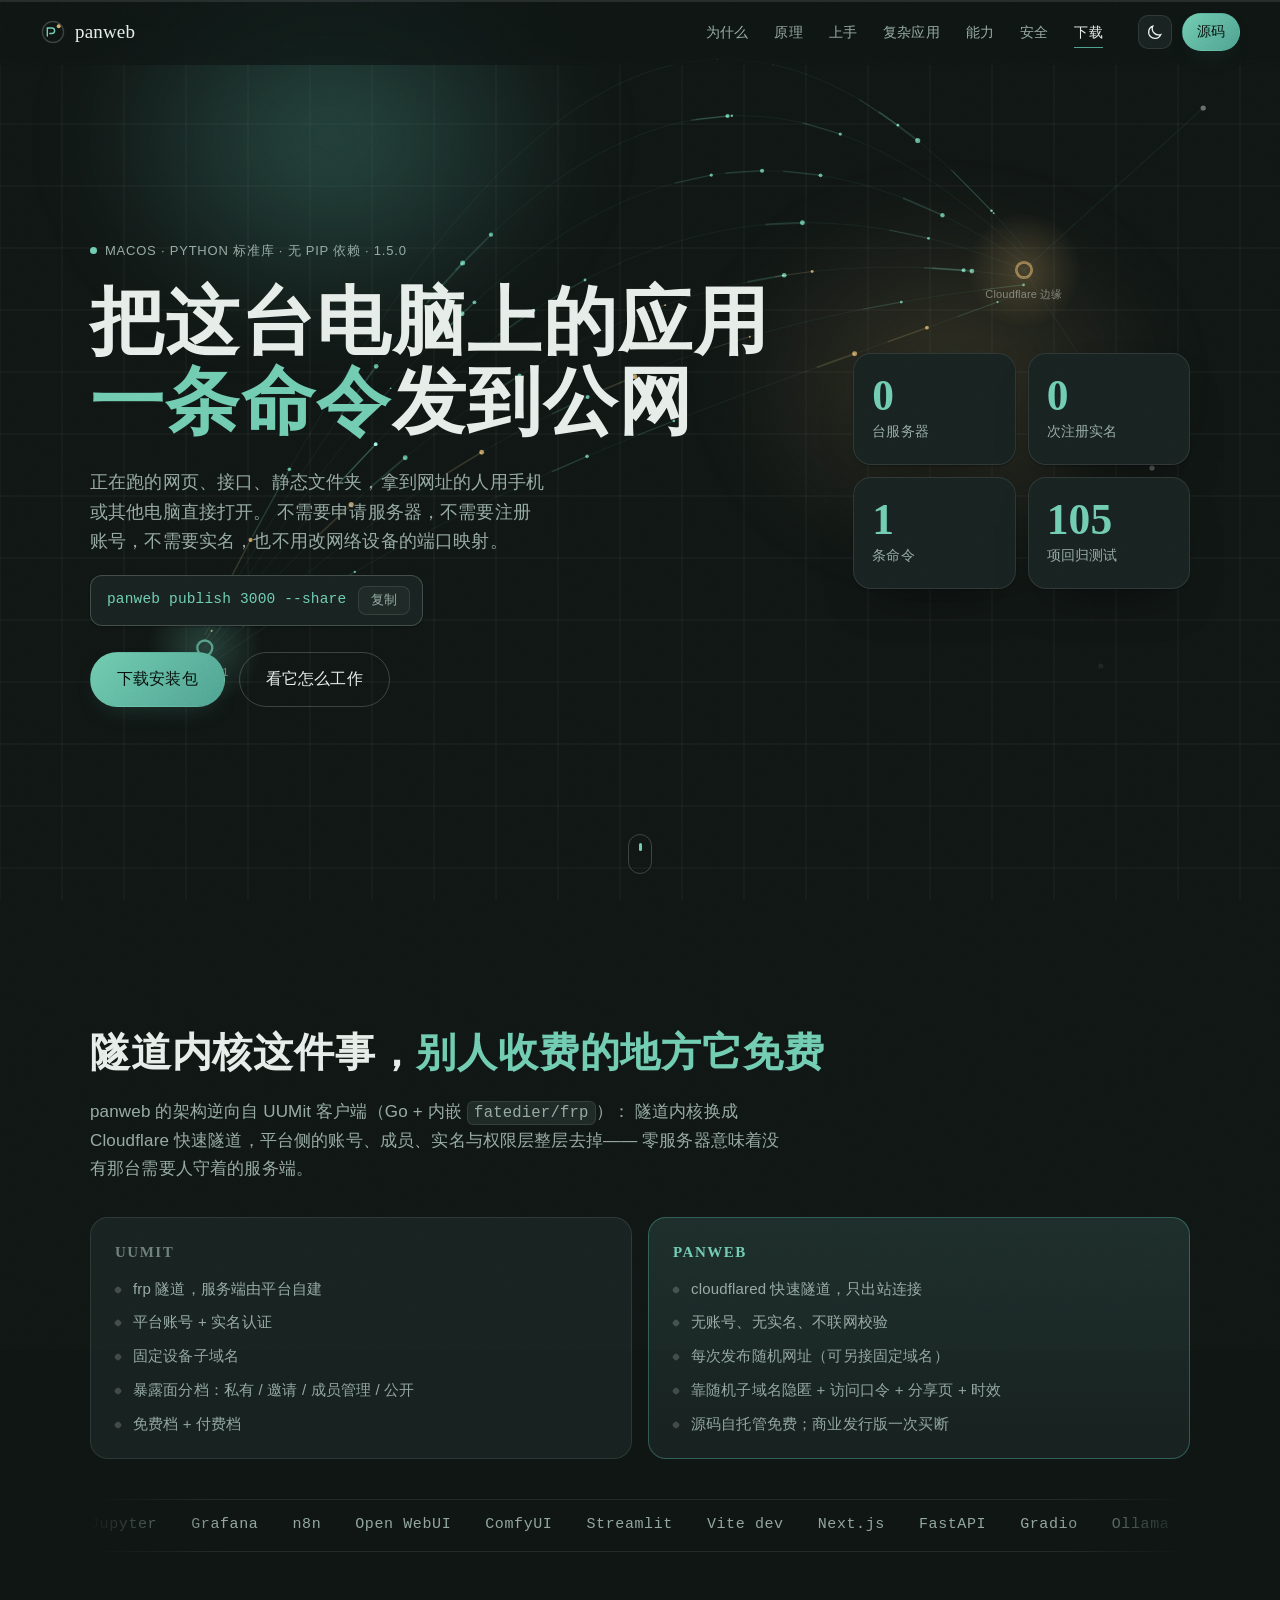
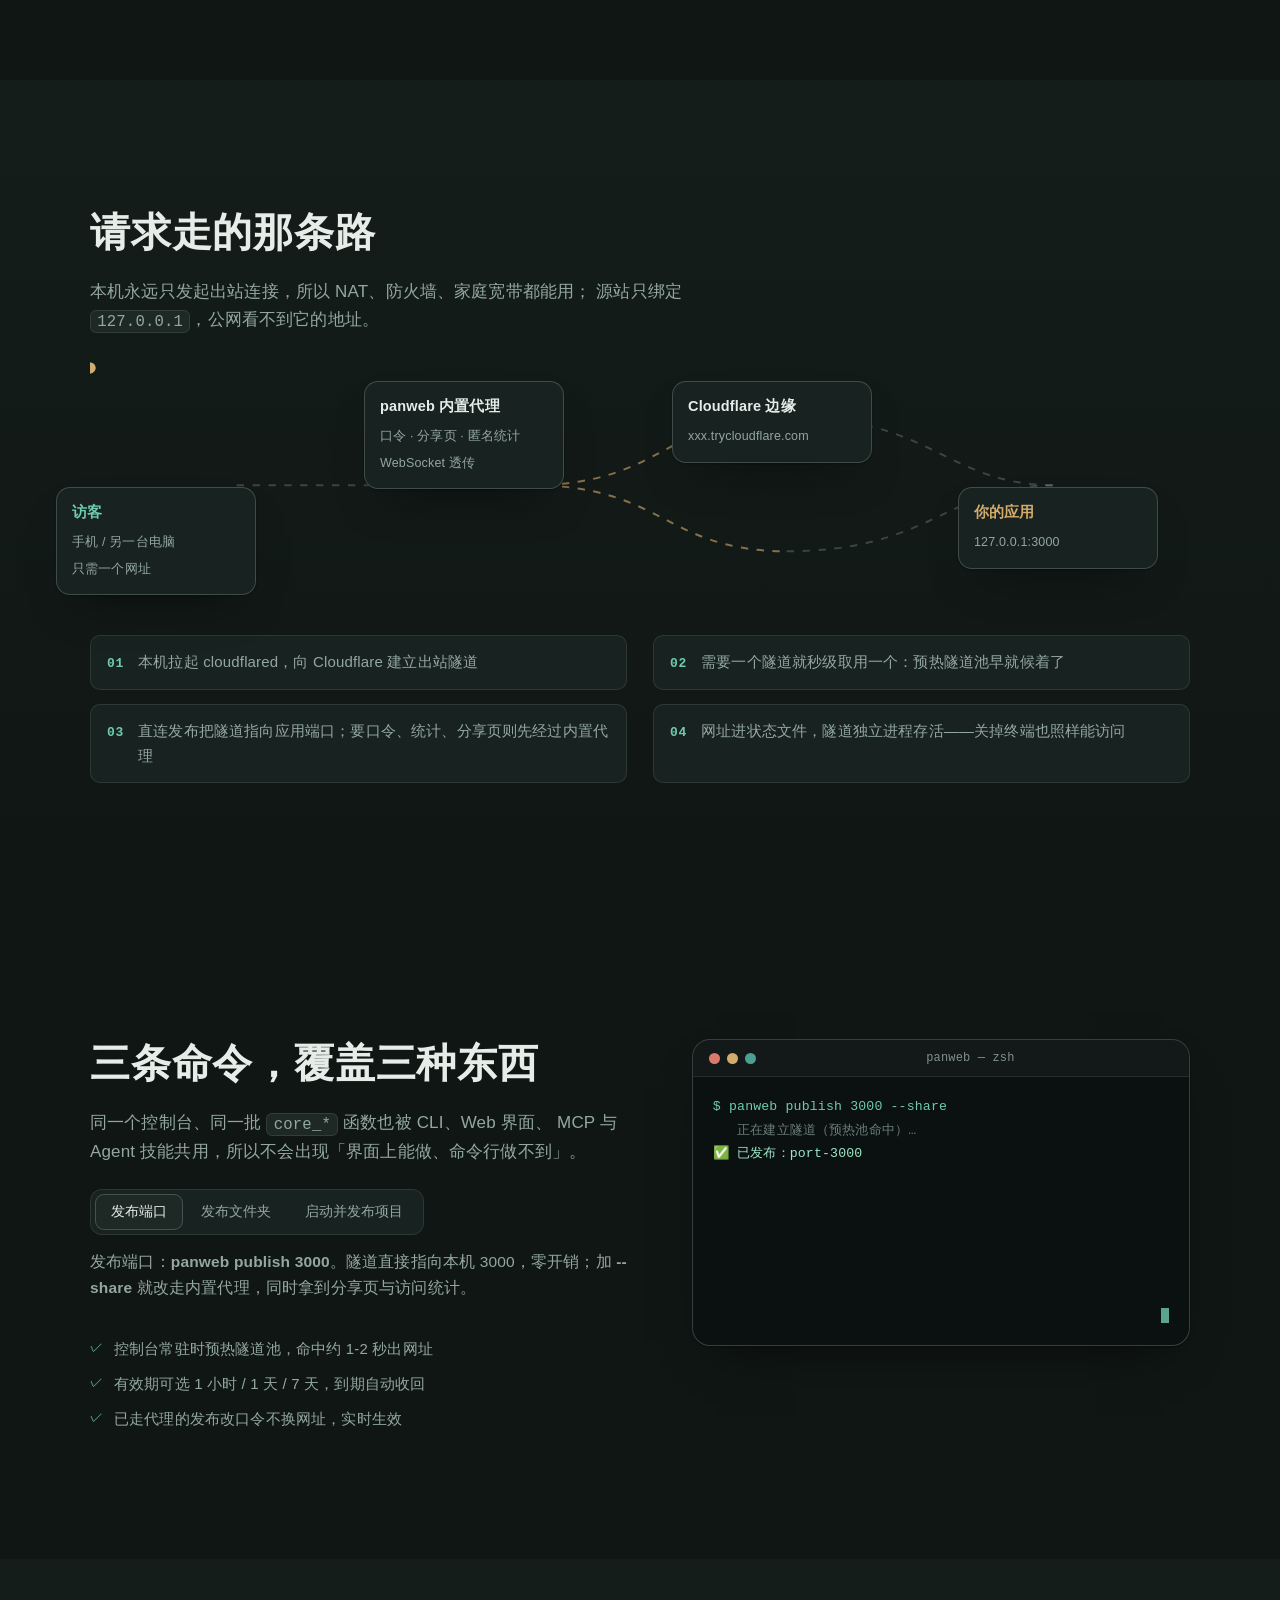
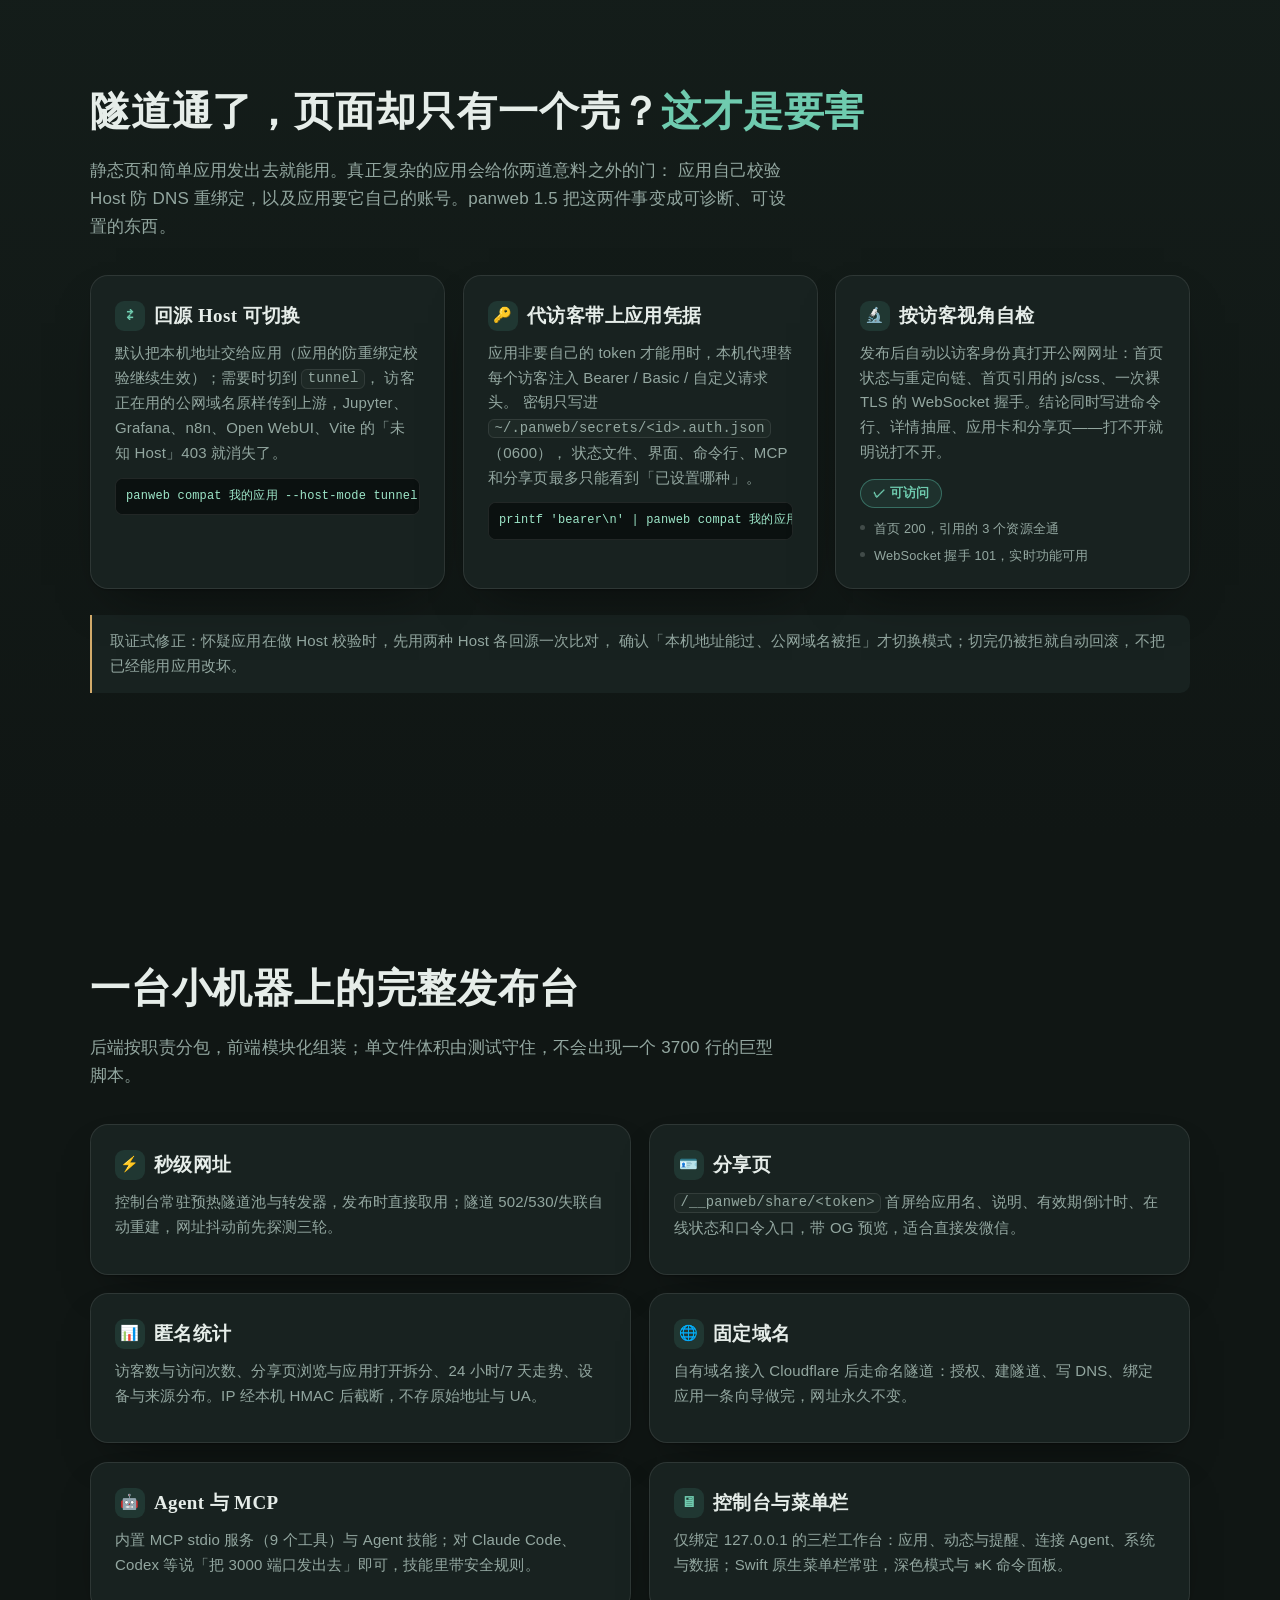
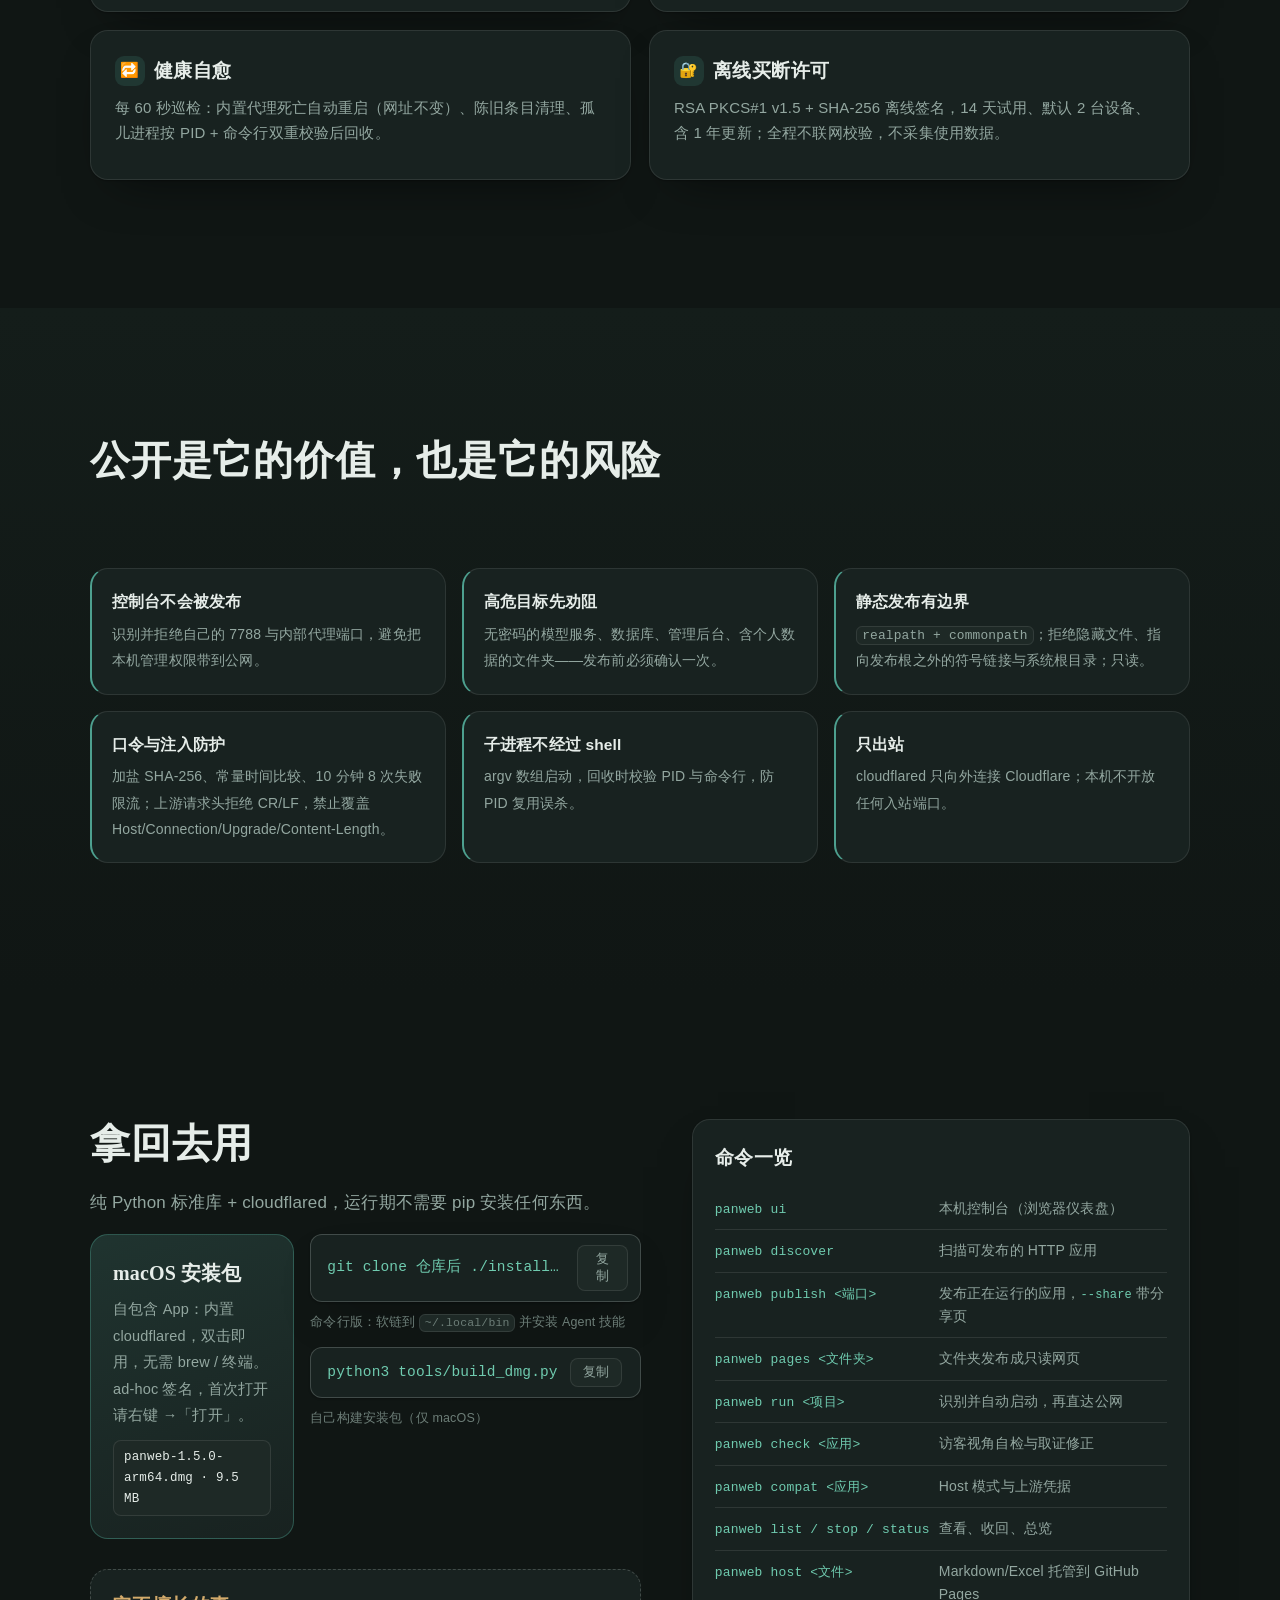
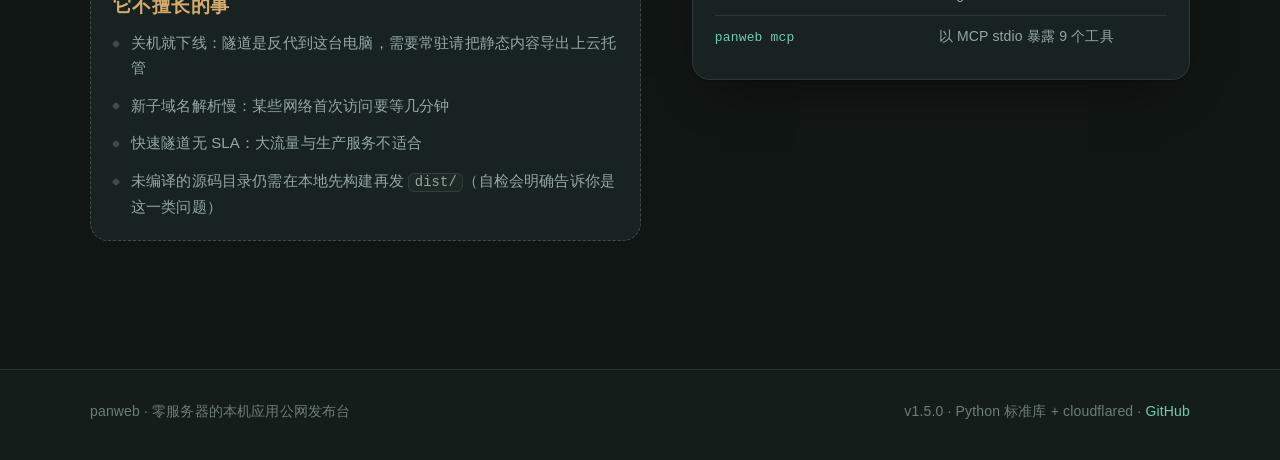
==== site/index.html @ 207c5787 "feat: 项目介绍页 site/——模块化静态站，兼作 panweb 静态发布的实测样本 index.html + 3 CSS + 4 JS，单文件最长 300 行，不引入构建步骤与第三方库： - " ====
<!DOCTYPE html>
<html lang="zh-CN" data-theme="dark">
<head>
<meta charset="utf-8">
<meta name="viewport" content="width=device-width, initial-scale=1">
<title>panweb — 零服务器，把本机应用一条命令发到公网</title>
<meta name="description" content="panweb 用 Cloudflare 快速隧道把这台电脑上正在运行的网页、接口和静态文件夹发布成公网网址：不需要服务器、不需要账号、不需要实名，访客拿到网址就能打开。">
<meta name="theme-color" content="#141a18">
<meta property="og:title" content="panweb — 零服务器，把本机应用一条命令发到公网">
<meta property="og:description" content="不需要服务器、账号与实名。发布端口、静态文件夹，自动启动项目；复杂应用有访客视角自检与上游兼容层。">
<meta property="og:type" content="website">
<link rel="icon" href="favicon.png">
<link rel="stylesheet" href="styles/base.css">
<link rel="stylesheet" href="styles/sections.css">
<link rel="stylesheet" href="styles/motion.css">
</head>
<body>
<div class="grain" aria-hidden="true"></div>
<div class="progress" aria-hidden="true"><i></i></div>

<header class="nav">
  <a class="brand" href="#top">
    <svg viewBox="0 0 32 32" aria-hidden="true"><circle cx="16" cy="16" r="13" class="ring"/><path d="M9 21V11h5.6a3.4 3.4 0 010 6.8H12" class="glyph"/><circle cx="23" cy="9" r="2.4" class="spark"/></svg>
    <span>panweb</span>
  </a>
  <nav class="links">
    <a href="#why" data-spy>为什么</a>
    <a href="#flow" data-spy>原理</a>
    <a href="#demo" data-spy>上手</a>
    <a href="#hard" data-spy>复杂应用</a>
    <a href="#features" data-spy>能力</a>
    <a href="#safety" data-spy>安全</a>
    <a href="#get" data-spy>下载</a>
  </nav>
  <div class="nav-side">
    <button class="theme" id="theme" aria-label="切换明暗主题">
      <svg viewBox="0 0 24 24" aria-hidden="true"><path class="moon" d="M20 14.5A8 8 0 019.8 4a8 8 0 1010.2 10.5z"/><circle class="sun" cx="12" cy="12" r="4.2"/><g class="rays"><path d="M12 2v2M12 20v2M2 12h2M20 12h2M4.9 4.9l1.5 1.5M17.6 17.6l1.5 1.5M19.1 4.9l-1.5 1.5M6.4 17.6l-1.5 1.5"/></g></svg>
    </button>
    <a class="btn btn-sm" href="https://github.com/pyf2818/panweb" rel="noopener">源码</a>
  </div>
</header>

<main>
  <section class="hero" id="top">
    <canvas id="mesh" aria-hidden="true"></canvas>
    <div class="aurora" aria-hidden="true"></div>
    <div class="wrap hero-grid">
      <div class="hero-copy">
        <p class="eyebrow reveal"><span class="dot"></span>macOS · Python 标准库 · 无 pip 依赖 · 1.5.0</p>
        <h1 class="reveal">把这台电脑上的应用<br><em>一条命令</em>发到公网</h1>
        <p class="lede reveal">正在跑的网页、接口、静态文件夹，拿到网址的人用手机或其他电脑直接打开。
          不需要申请服务器，不需要注册账号，不需要实名，也不用改网络设备的端口映射。</p>
        <div class="cmd reveal" id="hero-cmd">
          <code>panweb publish 3000 --share</code>
          <button class="copy" data-copy="panweb publish 3000 --share" aria-label="复制命令">复制</button>
        </div>
        <div class="hero-cta reveal">
          <a class="btn btn-lg magnetic" href="#get">下载安装包</a>
          <a class="btn btn-lg ghost" href="#flow">看它怎么工作</a>
        </div>
      </div>
      <ul class="zeros reveal">
        <li><b data-count="0">0</b><span>台服务器</span></li>
        <li><b data-count="0">0</b><span>次注册实名</span></li>
        <li><b data-count="1">1</b><span>条命令</span></li>
        <li><b data-count="105">105</b><span>项回归测试</span></li>
      </ul>
    </div>
    <a class="scroll-hint" href="#why" aria-label="向下滚动"><i></i></a>
  </section>

  <section class="band" id="why">
    <div class="wrap">
      <h2 class="reveal">隧道内核这件事，<em>别人收费的地方它免费</em></h2>
      <p class="sub reveal">panweb 的架构逆向自 UUMit 客户端（Go + 内嵌 <code>fatedier/frp</code>）：
        隧道内核换成 Cloudflare 快速隧道，平台侧的账号、成员、实名与权限层整层去掉——
        零服务器意味着没有那台需要人守着的服务端。</p>
      <div class="split reveal">
        <div class="split-col">
          <h3>UUMit</h3>
          <ul class="plain">
            <li>frp 隧道，服务端由平台自建</li>
            <li>平台账号 + 实名认证</li>
            <li>固定设备子域名</li>
            <li>暴露面分档：私有 / 邀请 / 成员管理 / 公开</li>
            <li>免费档 + 付费档</li>
          </ul>
        </div>
        <div class="split-col is-us">
          <h3>panweb</h3>
          <ul class="plain">
            <li>cloudflared 快速隧道，只出站连接</li>
            <li>无账号、无实名、不联网校验</li>
            <li>每次发布随机网址（可另接固定域名）</li>
            <li>靠随机子域名隐匿 + 访问口令 + 分享页 + 时效</li>
            <li>源码自托管免费；商业发行版一次买断</li>
          </ul>
        </div>
      </div>
      <div class="ticker reveal" aria-hidden="true">
        <div class="track">
          <span>Jupyter</span><span>Grafana</span><span>n8n</span><span>Open WebUI</span><span>ComfyUI</span><span>Streamlit</span><span>Vite dev</span><span>Next.js</span><span>FastAPI</span><span>Gradio</span><span>Ollama</span><span>TypeScript 站点</span><span>Markdown 周报</span><span>Excel 报表</span>
        </div>
      </div>
    </div>
  </section>

  <section class="band alt" id="flow">
    <div class="wrap">
      <h2 class="reveal">请求走的那条路</h2>
      <p class="sub reveal">本机永远只发起出站连接，所以 NAT、防火墙、家庭宽带都能用；
        源站只绑定 <code>127.0.0.1</code>，公网看不到它的地址。</p>
      <div class="flow reveal" id="flow-diagram">
        <svg viewBox="0 0 900 190" class="wires" aria-hidden="true">
          <path class="wire" d="M120 96 H360"/>
          <path class="wire dash" d="M360 96 C470 96 470 40 570 40"/>
          <path class="wire dash" d="M360 96 C470 96 470 150 570 150"/>
          <path class="wire" d="M570 40 C690 40 700 96 790 96"/>
          <path class="wire" d="M570 150 C690 150 700 96 790 96"/>
          <circle class="packet" r="4.5" d="M120 96 H360 C470 96 470 40 570 40 C690 40 700 96 790 96"/>
          <circle class="packet p2" r="4.5" d="M790 96 C700 96 690 150 570 150 C470 150 470 96 360 96 H120"/>
        </svg>
        <div class="node n-visitor" style="left:6%">
          <b>访客</b><span>手机 / 另一台电脑<br>只需一个网址</span>
        </div>
        <div class="node n-edge" style="left:34%">
          <b>panweb 内置代理</b><span>口令 · 分享页 · 匿名统计<br>WebSocket 透传</span>
        </div>
        <div class="node n-tunnel" style="left:62%">
          <b>Cloudflare 边缘</b><span>xxx.trycloudflare.com</span>
        </div>
        <div class="node n-app" style="left:88%">
          <b>你的应用</b><span>127.0.0.1:3000</span>
        </div>
      </div>
      <ol class="steps">
        <li class="reveal"><b>01</b><span>本机拉起 cloudflared，向 Cloudflare 建立出站隧道</span></li>
        <li class="reveal"><b>02</b><span>需要一个隧道就秒级取用一个：预热隧道池早就候着了</span></li>
        <li class="reveal"><b>03</b><span>直连发布把隧道指向应用端口；要口令、统计、分享页则先经过内置代理</span></li>
        <li class="reveal"><b>04</b><span>网址进状态文件，隧道独立进程存活——关掉终端也照样能访问</span></li>
      </ol>
    </div>
  </section>

  <section class="band" id="demo">
    <div class="wrap two-col">
      <div>
        <h2 class="reveal">三条命令，覆盖三种东西</h2>
        <p class="sub reveal">同一个控制台、同一批 <code>core_*</code> 函数也被 CLI、Web 界面、
          MCP 与 Agent 技能共用，所以不会出现「界面上能做、命令行做不到」。</p>
        <div class="tabs reveal" id="modes" role="tablist">
          <button role="tab" aria-selected="true" data-mode="publish">发布端口</button>
          <button role="tab" aria-selected="false" data-mode="pages">发布文件夹</button>
          <button role="tab" aria-selected="false" data-mode="run">启动并发布项目</button>
          <i class="tab-ind" aria-hidden="true"></i>
        </div>
        <p class="tab-body reveal" id="mode-body"></p>
        <ul class="ticks reveal">
          <li>控制台常驻时预热隧道池，命中约 1-2 秒出网址</li>
          <li>有效期可选 1 小时 / 1 天 / 7 天，到期自动收回</li>
          <li>已走代理的发布改口令不换网址，实时生效</li>
        </ul>
      </div>
      <div class="term reveal" id="term">
        <div class="term-bar"><span class="dots"><i></i><i></i><i></i></span><em>panweb — zsh</em></div>
        <pre id="term-body"></pre>
        <span class="caret" aria-hidden="true"></span>
      </div>
    </div>
  </section>

  <section class="band alt" id="hard">
    <div class="wrap">
      <h2 class="reveal">隧道通了，页面却只有一个壳？<em>这才是要害</em></h2>
      <p class="sub reveal">静态页和简单应用发出去就能用。真正复杂的应用会给你两道意料之外的门：
        应用自己校验 Host 防 DNS 重绑定，以及应用要它自己的账号。panweb 1.5 把这两件事变成可诊断、可设置的东西。</p>
      <div class="cards three">
        <article class="card reveal" data-tilt>
          <div class="card-iso" aria-hidden="true"></div>
          <h3><span class="ico">⇄</span>回源 Host 可切换</h3>
          <p>默认把本机地址交给应用（应用的防重绑定校验继续生效）；需要时切到 <code>tunnel</code>，
            访客正在用的公网域名原样传到上游，Jupyter、Grafana、n8n、Open WebUI、Vite 的「未知 Host」403 就消失了。</p>
          <code class="mini">panweb compat 我的应用 --host-mode tunnel</code>
        </article>
        <article class="card reveal" data-tilt>
          <div class="card-iso" aria-hidden="true"></div>
          <h3><span class="ico">🔑</span>代访客带上应用凭据</h3>
          <p>应用非要自己的 token 才能用时，本机代理替每个访客注入 Bearer / Basic / 自定义请求头。
            密钥只写进 <code>~/.panweb/secrets/&lt;id&gt;.auth.json</code>（0600），
            状态文件、界面、命令行、MCP 和分享页最多只能看到「已设置哪种」。</p>
          <code class="mini">printf 'bearer\n' | panweb compat 我的应用 --auth-stdin</code>
        </article>
        <article class="card reveal" data-tilt>
          <div class="card-iso" aria-hidden="true"></div>
          <h3><span class="ico">🔬</span>按访客视角自检</h3>
          <p>发布后自动以访客身份真打开公网网址：首页状态与重定向链、首页引用的 js/css、一次裸 TLS 的
            WebSocket 握手。结论同时写进命令行、详情抽屉、应用卡和分享页——打不开就明说打不开。</p>
          <div class="verdict" id="verdict">
            <span class="pill">✓ 可访问</span>
            <ul class="sigs"></ul>
          </div>
        </article>
      </div>
      <p class="note reveal">取证式修正：怀疑应用在做 Host 校验时，先用两种 Host 各回源一次比对，
        确认「本机地址能过、公网域名被拒」才切换模式；切完仍被拒就自动回滚，不把已经能用应用改坏。</p>
    </div>
  </section>

  <section class="band" id="features">
    <div class="wrap">
      <h2 class="reveal">一台小机器上的完整发布台</h2>
      <p class="sub reveal">后端按职责分包，前端模块化组装；单文件体积由测试守住，不会出现一个 3700 行的巨型脚本。</p>
      <div class="cards">
        <article class="card reveal" data-tilt><h3><span class="ico">⚡</span>秒级网址</h3><p>控制台常驻预热隧道池与转发器，发布时直接取用；隧道 502/530/失联自动重建，网址抖动前先探测三轮。</p></article>
        <article class="card reveal" data-tilt><h3><span class="ico">🪪</span>分享页</h3><p><code>/__panweb/share/&lt;token&gt;</code> 首屏给应用名、说明、有效期倒计时、在线状态和口令入口，带 OG 预览，适合直接发微信。</p></article>
        <article class="card reveal" data-tilt><h3><span class="ico">📊</span>匿名统计</h3><p>访客数与访问次数、分享页浏览与应用打开拆分、24 小时/7 天走势、设备与来源分布。IP 经本机 HMAC 后截断，不存原始地址与 UA。</p></article>
        <article class="card reveal" data-tilt><h3><span class="ico">🌐</span>固定域名</h3><p>自有域名接入 Cloudflare 后走命名隧道：授权、建隧道、写 DNS、绑定应用一条向导做完，网址永久不变。</p></article>
        <article class="card reveal" data-tilt><h3><span class="ico">🤖</span>Agent 与 MCP</h3><p>内置 MCP stdio 服务（9 个工具）与 Agent 技能；对 Claude Code、Codex 等说「把 3000 端口发出去」即可，技能里带安全规则。</p></article>
        <article class="card reveal" data-tilt><h3><span class="ico">🖥</span>控制台与菜单栏</h3><p>仅绑定 127.0.0.1 的三栏工作台：应用、动态与提醒、连接 Agent、系统与数据；Swift 原生菜单栏常驻，深色模式与 ⌘K 命令面板。</p></article>
        <article class="card reveal" data-tilt><h3><span class="ico">🔁</span>健康自愈</h3><p>每 60 秒巡检：内置代理死亡自动重启（网址不变）、陈旧条目清理、孤儿进程按 PID + 命令行双重校验后回收。</p></article>
        <article class="card reveal" data-tilt><h3><span class="ico">🔐</span>离线买断许可</h3><p>RSA PKCS#1 v1.5 + SHA-256 离线签名，14 天试用、默认 2 台设备、含 1 年更新；全程不联网校验，不采集使用数据。</p></article>
      </div>
    </div>
  </section>

  <section class="band alt" id="safety">
    <div class="wrap">
      <h2 class="reveal">公开是它的价值，也是它的风险</h2>
      <p class="sub reveal">随机子域名是「隐匿」，不是「认证」。panweb 把边界写进代码，而不是写进承诺。</p>
      <div class="guard reveal">
        <div><b>控制台不会被发布</b><span>识别并拒绝自己的 7788 与内部代理端口，避免把本机管理权限带到公网。</span></div>
        <div><b>高危目标先劝阻</b><span>无密码的模型服务、数据库、管理后台、含个人数据的文件夹——发布前必须确认一次。</span></div>
        <div><b>静态发布有边界</b><span><code>realpath + commonpath</code>；拒绝隐藏文件、指向发布根之外的符号链接与系统根目录；只读。</span></div>
        <div><b>口令与注入防护</b><span>加盐 SHA-256、常量时间比较、10 分钟 8 次失败限流；上游请求头拒绝 CR/LF，禁止覆盖 Host/Connection/Upgrade/Content-Length。</span></div>
        <div><b>子进程不经过 shell</b><span>argv 数组启动，回收时校验 PID 与命令行，防 PID 复用误杀。</span></div>
        <div><b>只出站</b><span>cloudflared 只向外连接 Cloudflare；本机不开放任何入站端口。</span></div>
      </div>
    </div>
  </section>

  <section class="band" id="get">
    <div class="wrap two-col">
      <div>
        <h2 class="reveal">拿回去用</h2>
        <p class="sub reveal">纯 Python 标准库 + cloudflared，运行期不需要 pip 安装任何东西。</p>
        <div class="get-row reveal">
          <div class="get-main">
            <b>macOS 安装包</b>
            <span>自包含 App：内置 cloudflared，双击即用，无需 brew / 终端。ad-hoc 签名，首次打开请右键 →「打开」。</span>
            <code class="mini">panweb-1.5.0-arm64.dmg · 9.5 MB</code>
          </div>
          <div class="get-side">
            <div class="cmd"><code>git clone 仓库后 ./install.sh</code><button class="copy" data-copy="./install.sh">复制</button></div>
            <p class="mini-note">命令行版：软链到 <code>~/.local/bin</code> 并安装 Agent 技能</p>
            <div class="cmd"><code>python3 tools/build_dmg.py</code><button class="copy" data-copy="make dmg">复制</button></div>
            <p class="mini-note">自己构建安装包（仅 macOS）</p>
          </div>
        </div>
        <div class="honest reveal">
          <h3>它不擅长的事</h3>
          <ul class="plain tight">
            <li>关机就下线：隧道是反代到这台电脑，需要常驻请把静态内容导出上云托管</li>
            <li>新子域名解析慢：某些网络首次访问要等几分钟</li>
            <li>快速隧道无 SLA：大流量与生产服务不适合</li>
            <li>未编译的源码目录仍需在本地先构建再发 <code>dist/</code>（自检会明确告诉你是这一类问题）</li>
          </ul>
        </div>
      </div>
      <div class="cmd-list reveal">
        <h3>命令一览</h3>
        <div><code>panweb ui</code><span>本机控制台（浏览器仪表盘）</span></div>
        <div><code>panweb discover</code><span>扫描可发布的 HTTP 应用</span></div>
        <div><code>panweb publish &lt;端口&gt;</code><span>发布正在运行的应用，<code>--share</code> 带分享页</span></div>
        <div><code>panweb pages &lt;文件夹&gt;</code><span>文件夹发布成只读网页</span></div>
        <div><code>panweb run &lt;项目&gt;</code><span>识别并自动启动，再直达公网</span></div>
        <div><code>panweb check &lt;应用&gt;</code><span>访客视角自检与取证修正</span></div>
        <div><code>panweb compat &lt;应用&gt;</code><span>Host 模式与上游凭据</span></div>
        <div><code>panweb list / stop / status</code><span>查看、收回、总览</span></div>
        <div><code>panweb host &lt;文件&gt;</code><span>Markdown/Excel 托管到 GitHub Pages</span></div>
        <div><code>panweb mcp</code><span>以 MCP stdio 暴露 9 个工具</span></div>
      </div>
    </div>
  </section>
</main>

<footer>
  <div class="wrap foot">
    <span>panweb · 零服务器的本机应用公网发布台</span>
    <span>v1.5.0 · Python 标准库 + cloudflared · <a href="https://github.com/pyf2818/panweb" rel="noopener">GitHub</a></span>
  </div>
</footer>

<div class="toast" id="toast" role="status" aria-live="polite"></div>

<script src="js/canvas.js" defer></script>
<script src="js/reveal.js" defer></script>
<script src="js/terminal.js" defer></script>
<script src="js/pointer.js" defer></script>
</body>
</html>
---- site/styles/base.css ----
/* ---------- 令牌与重置 ---------- */
:root {
  --bg: #101614;
  --bg-2: #141d1a;
  --surface: #182220;
  --surface-2: #1e2926;
  --ink: #e6ede9;
  --muted: #93a7a0;
  --faint: #6c7d77;
  --accent: #4da08f;
  --accent-2: #6fcbaf;
  --gold: #d3ab6b;
  --danger: #d97a6c;
  --line: rgba(230, 237, 233, .1);
  --line-strong: rgba(230, 237, 233, .2);
  --glow: rgba(77, 160, 143, .35);
  --serif: "Songti SC", "Noto Serif SC", "STSong", serif;
  --sans: -apple-system, BlinkMacSystemFont, "PingFang SC", "Helvetica Neue", sans-serif;
  --mono: "SF Mono", ui-monospace, Menlo, monospace;
  --r: 18px;
  --r-sm: 10px;
  --shadow: 0 1px 2px rgba(0, 0, 0, .3), 0 22px 50px -26px rgba(0, 0, 0, .6);
  --maxw: 1180px;
  color-scheme: dark;
}
html[data-theme="light"] {
  --bg: #f6f5f0;
  --bg-2: #eeece5;
  --surface: #fffefa;
  --surface-2: #f3f1ea;
  --ink: #1e2c29;
  --muted: #5f716b;
  --faint: #8b9992;
  --accent: #2f7767;
  --accent-2: #379a80;
  --gold: #a8813f;
  --danger: #b1483e;
  --line: rgba(30, 44, 41, .13);
  --line-strong: rgba(30, 44, 41, .26);
  --glow: rgba(47, 119, 103, .22);
  --shadow: 0 1px 2px rgba(30, 44, 41, .05), 0 22px 46px -26px rgba(30, 44, 41, .28);
  color-scheme: light;
}
*, *::before, *::after { box-sizing: border-box; }
html { scroll-behavior: smooth; -webkit-text-size-adjust: 100%; }
body {
  margin: 0;
  background: var(--bg);
  color: var(--ink);
  font: 400 16px/1.65 var(--sans);
  letter-spacing: .01em;
  overflow-x: hidden;
  transition: background .5s ease, color .5s ease;
}
h1, h2, h3 { font-family: var(--serif); font-weight: 600; letter-spacing: .02em; }
h1 { font-size: clamp(38px, 6.2vw, 74px); line-height: 1.08; margin: .1em 0 .3em; }
h2 { font-size: clamp(26px, 3.4vw, 40px); line-height: 1.25; margin: 0 0 .5em; }
h3 { font-size: 19px; margin: 0 0 .5em; }
h1 em, h2 em { font-style: normal; color: var(--accent-2); }
p { margin: 0 0 1em; }
a { color: inherit; text-decoration: none; }
ul, ol { margin: 0; padding: 0; list-style: none; }
code, pre { font-family: var(--mono); font-size: .92em; }
code { background: var(--surface-2); border: 1px solid var(--line); border-radius: 6px; padding: .1em .4em; }
.wrap { width: 100%; max-width: var(--maxw); margin: 0 auto; padding: 0 clamp(18px, 4vw, 40px); }
.mini { font-size: 12.5px; color: var(--muted); }

/* ---------- 颗粒与暗角 ---------- */
.grain {
  position: fixed; inset: -50%;
  z-index: 60; pointer-events: none; opacity: .5;
  background-image: url("data:image/svg+xml,%3Csvg xmlns='http://www.w3.org/2000/svg' width='140' height='140'%3E%3Cfilter id='n'%3E%3CfeTurbulence type='fractalNoise' baseFrequency='.82' numOctaves='3'/%3E%3CfeColorMatrix type='saturate' values='0'/%3E%3C/filter%3E%3Crect width='140' height='140' filter='url(%23n)' opacity='.32'/%3E%3C/svg%3E");
  mix-blend-mode: overlay;
}
html[data-theme="light"] .grain { opacity: .22; mix-blend-mode: multiply; }

/* ---------- 导航 ---------- */
.progress { position: fixed; inset: 0 0 auto 0; height: 2px; z-index: 55; background: var(--line); }
.progress i { display: block; height: 100%; width: 100%; transform: scaleX(0); transform-origin: 0 50%;
  background: linear-gradient(90deg, var(--accent), var(--accent-2) 60%, var(--gold)); }
.nav {
  position: fixed; inset: 0 0 auto; z-index: 50;
  display: flex; align-items: center; gap: 18px;
  padding: 13px clamp(18px, 4vw, 40px);
  background: color-mix(in srgb, var(--bg) 72%, transparent);
  border-bottom: 1px solid transparent;
  backdrop-filter: saturate(150%) blur(14px);
  transition: border-color .3s, background .3s;
}
.nav.stuck { border-color: var(--line); background: color-mix(in srgb, var(--bg) 88%, transparent); }
.brand { display: flex; align-items: center; gap: 9px; font-family: var(--serif); font-size: 19px; }
.brand svg { width: 26px; height: 26px; fill: none; stroke: var(--accent); stroke-width: 1.7; }
.brand .ring { stroke: var(--line-strong); }
.brand .glyph { stroke: var(--accent-2); stroke-linecap: round; }
.brand .spark { fill: var(--gold); stroke: none; }
.links { display: flex; gap: 4px; margin-left: auto; }
.links a { position: relative; padding: 7px 11px; border-radius: 999px; font-size: 14px; color: var(--muted); transition: color .25s, background .25s; }
.links a::after { content: ""; position: absolute; left: 11px; right: 11px; bottom: 3px; height: 1px; background: var(--accent); transform: scaleX(0); transform-origin: 0 50%; transition: transform .3s ease; }
.links a:hover { color: var(--ink); }
.links a.active { color: var(--ink); }
.links a.active::after { transform: scaleX(1); }
.nav-side { display: flex; align-items: center; gap: 10px; margin-left: 6px; }
.theme { display: grid; place-items: center; width: 34px; height: 34px; border: 1px solid var(--line); border-radius: 10px; background: var(--surface); cursor: pointer; transition: border-color .25s, transform .25s; }
.theme:hover { border-color: var(--line-strong); transform: rotate(-12deg); }
.theme svg { width: 19px; height: 19px; fill: none; stroke: var(--ink); stroke-width: 1.6; stroke-linecap: round; }
.theme .sun, .theme .rays { display: none; }
html[data-theme="light"] .theme .moon { display: none; }
html[data-theme="light"] .theme .sun { display: block; fill: var(--gold); stroke: var(--gold); }
html[data-theme="light"] .theme .rays { display: block; stroke: var(--gold); }

/* ---------- 按钮 ---------- */
.btn {
  position: relative; display: inline-flex; align-items: center; gap: 7px;
  padding: 10px 18px; border-radius: 999px; font-size: 14.5px; font-weight: 500;
  color: #07100d; background: linear-gradient(135deg, var(--accent-2), var(--accent));
  border: 1px solid transparent; overflow: hidden; cursor: pointer;
  box-shadow: 0 10px 26px -14px var(--glow);
  transition: transform .25s cubic-bezier(.2,.8,.2,1), box-shadow .25s;
}
.btn::after { content: ""; position: absolute; inset: 0; background: linear-gradient(100deg, transparent 35%, rgba(255,255,255,.5) 50%, transparent 65%); transform: translateX(-120%); }
.btn:hover { transform: translateY(-2px); box-shadow: 0 16px 34px -14px var(--glow); }
.btn:hover::after { animation: sweep .7s ease forwards; }
.btn-sm { padding: 7px 14px; font-size: 13.5px; }
.btn-lg { padding: 13px 26px; font-size: 16px; }
.btn.ghost { color: var(--ink); background: transparent; border-color: var(--line-strong); box-shadow: none; }
.btn.ghost:hover { border-color: var(--accent); background: var(--surface); }

/* ---------- 区块 ---------- */
.band { position: relative; padding: clamp(72px, 10vw, 128px) 0; }
.band.alt { background: linear-gradient(180deg, var(--bg-2), var(--bg)); }
.band > .wrap > h2 { margin-top: 0; }
.sub { max-width: 74ch; color: var(--muted); font-size: 17px; }
.eyebrow { display: inline-flex; align-items: center; gap: 8px; font-size: 13px; letter-spacing: .06em; text-transform: uppercase; color: var(--muted); }
.eyebrow .dot { width: 7px; height: 7px; border-radius: 50%; background: var(--accent-2); box-shadow: 0 0 0 0 var(--glow); }
.two-col { display: grid; grid-template-columns: 1.05fr .95fr; gap: clamp(28px, 4vw, 56px); align-items: start; }
.note { margin-top: 26px; padding: 14px 18px; border-left: 2px solid var(--gold); background: var(--surface); border-radius: 0 var(--r-sm) var(--r-sm) 0; color: var(--muted); font-size: 15px; }
ul.plain li { position: relative; padding-left: 18px; color: var(--muted); font-size: 15px; }
ul.plain li::before { content: ""; position: absolute; left: 0; top: .66em; width: 6px; height: 6px; border-radius: 2px; background: var(--line-strong); transform: rotate(45deg); }
ul.plain.tight li + li { margin-top: 6px; }

/* ---------- 页脚 ---------- */
footer { border-top: 1px solid var(--line); padding: 30px 0 42px; background: var(--bg-2); }
.foot { display: flex; justify-content: space-between; gap: 20px; flex-wrap: wrap; color: var(--faint); font-size: 14px; }
.foot a { color: var(--accent-2); border-bottom: 1px solid transparent; transition: border-color .25s; }
.foot a:hover { border-color: var(--accent-2); }

/* ---------- 提示条 ---------- */
.toast {
  position: fixed; left: 50%; bottom: 34px; z-index: 70;
  transform: translate(-50%, 24px); opacity: 0; pointer-events: none;
  padding: 10px 18px; border-radius: 999px; font-size: 14px;
  color: var(--ink); background: var(--surface-2); border: 1px solid var(--line-strong);
  box-shadow: var(--shadow); transition: opacity .3s, transform .3s cubic-bezier(.2,.8,.2,1);
}
.toast.show { opacity: 1; transform: translate(-50%, 0); }

@media (max-width: 900px) {
  .links { display: none; }
  .two-col { grid-template-columns: 1fr; }
}
---- site/styles/sections.css ----
/* ---------- 首屏 ---------- */
.hero { position: relative; min-height: 100svh; display: flex; align-items: center; padding: 112px 0 70px; overflow: hidden; }
#mesh { position: absolute; inset: 0; width: 100%; height: 100%; z-index: 0; opacity: .9; }
.aurora {
  position: absolute; top: -10%; left: 50%; z-index: 0;
  width: min(1100px, 120vw); height: min(760px, 90vh);
  transform: translate(-50%, 0) translate(var(--px, 0px), var(--py, 0px));
  background:
    radial-gradient(38% 44% at 22% 30%, var(--glow), transparent 62%),
    radial-gradient(34% 40% at 78% 62%, rgba(211, 171, 107, .18), transparent 60%);
  filter: blur(38px); pointer-events: none;
  transition: transform .9s cubic-bezier(.2,.8,.2,1);
}
.hero-grid { position: relative; z-index: 2; display: grid; grid-template-columns: minmax(0, 1.35fr) minmax(0, .65fr); gap: clamp(30px, 5vw, 64px); align-items: center; }
.hero-copy h1 { margin-block: .12em .34em; }
.lede { max-width: 46ch; font-size: clamp(16px, 1.4vw, 18.5px); color: var(--muted); }
.hero-cta { display: flex; gap: 14px; margin-top: 26px; flex-wrap: wrap; }
.cmd {
  display: inline-flex; align-items: center; gap: 12px; max-width: 100%;
  padding: 10px 12px 10px 16px; border-radius: 12px;
  background: var(--surface); border: 1px solid var(--line-strong);
  box-shadow: var(--shadow);
}
.cmd code { background: none; border: 0; padding: 0; font-size: 14.5px; color: var(--accent-2); white-space: nowrap; overflow: hidden; text-overflow: ellipsis; }
.copy { padding: 5px 12px; border-radius: 8px; border: 1px solid var(--line); background: var(--surface-2); color: var(--muted); font: 500 12.5px var(--sans); cursor: pointer; transition: color .2s, border-color .2s, transform .2s; }
.copy:hover { color: var(--ink); border-color: var(--accent); transform: translateY(-1px); }
.copy.done { color: var(--accent-2); border-color: var(--accent); }

/* 四个零 */
.zeros { display: grid; grid-template-columns: 1fr 1fr; gap: 12px; }
.zeros li { padding: 20px 18px; border-radius: var(--r); background: var(--surface); border: 1px solid var(--line); box-shadow: var(--shadow); }
.zeros b { display: block; font: 600 clamp(30px, 3.4vw, 44px)/1 var(--serif); color: var(--accent-2); font-variant-numeric: tabular-nums; }
.zeros span { font-size: 13.5px; color: var(--muted); }
.scroll-hint { position: absolute; left: 50%; bottom: 26px; z-index: 3; width: 24px; height: 40px; border: 1px solid var(--line-strong); border-radius: 13px; transform: translateX(-50%); }
.scroll-hint i { position: absolute; left: 50%; top: 8px; width: 3px; height: 8px; margin-left: -1.5px; border-radius: 2px; background: var(--accent-2); }

/* ---------- 对比 ---------- */
.split { display: grid; grid-template-columns: 1fr 1fr; gap: 16px; margin-top: 34px; }
.split-col { padding: 22px 24px; border-radius: var(--r); background: var(--surface); border: 1px solid var(--line); }
.split-col h3 { color: var(--faint); font-size: 15px; letter-spacing: .1em; text-transform: uppercase; }
.split-col.is-us { border-color: color-mix(in srgb, var(--accent) 45%, transparent); background: linear-gradient(180deg, color-mix(in srgb, var(--accent) 9%, var(--surface)), var(--surface)); }
.split-col.is-us h3 { color: var(--accent-2); }
.split-col ul { margin-top: 12px; display: grid; gap: 9px; }

/* ---------- 跑马灯 ---------- */
.ticker { position: relative; margin-top: 40px; padding: 16px 0; border-block: 1px solid var(--line); overflow: hidden;
  -webkit-mask-image: linear-gradient(90deg, transparent, #000 12%, #000 88%, transparent);
  mask-image: linear-gradient(90deg, transparent, #000 12%, #000 88%, transparent); }
.track { display: flex; gap: 34px; width: max-content; }
.track span { font: 500 15px var(--mono); color: var(--muted); letter-spacing: .04em; }

/* ---------- 原理图 ---------- */
.flow { position: relative; height: 250px; margin-top: 24px; }
.wires { position: absolute; inset: 0; width: 100%; height: 100%; }
.wire { fill: none; stroke: var(--line-strong); stroke-width: 1.6; stroke-dasharray: 6 7; }
.wire.dash { stroke: color-mix(in srgb, var(--gold) 60%, transparent); }
.packet { fill: var(--accent-2); }
.packet.p2 { fill: var(--gold); }
.node { position: absolute; top: 128px; transform: translate(-50%, 0); width: 200px; padding: 13px 15px; border-radius: 14px; background: var(--surface); border: 1px solid var(--line-strong); box-shadow: var(--shadow); }
.node b { display: block; font-size: 14.5px; margin-bottom: 3px; }
.node span { font-size: 12.5px; color: var(--muted); line-height: 1.5; }
.n-edge { top: 22px; }
.n-tunnel { top: 22px; }
.n-visitor b { color: var(--accent-2); }
.n-app b { color: var(--gold); }
.steps { display: grid; grid-template-columns: repeat(2, 1fr); gap: 14px 26px; margin-top: 26px; }
.steps li { display: flex; gap: 14px; align-items: baseline; padding: 14px 16px; border-radius: var(--r-sm); background: var(--surface); border: 1px solid var(--line); }
.steps b { font: 600 13px/1 var(--mono); color: var(--accent-2); letter-spacing: .06em; }
.steps span { font-size: 15px; color: var(--muted); }

/* ---------- 终端与 tabs ---------- */
.tabs { position: relative; display: inline-flex; gap: 2px; padding: 4px; margin: 6px 0 14px; border-radius: 12px; background: var(--surface); border: 1px solid var(--line); }
.tabs button { position: relative; z-index: 2; padding: 9px 16px; border: 0; border-radius: 9px; background: none; color: var(--muted); font: 500 14px var(--sans); cursor: pointer; transition: color .25s; }
.tabs button[aria-selected="true"] { color: var(--ink); }
.tab-ind { position: absolute; z-index: 1; top: 4px; bottom: 4px; left: 4px; width: 0; border-radius: 9px; background: var(--surface-2); border: 1px solid var(--line-strong); transition: transform .42s cubic-bezier(.2,.8,.2,1), width .42s cubic-bezier(.2,.8,.2,1); }
.tab-body { min-height: 4.5em; color: var(--muted); font-size: 15.5px; }
.ticks { display: grid; gap: 10px; margin-top: 18px; }
.ticks li { padding-left: 24px; position: relative; color: var(--muted); font-size: 15px; }
.ticks li::before { content: "✓"; position: absolute; left: 0; top: -1px; color: var(--accent-2); font-size: 13px; }

.term { position: relative; border-radius: var(--r); background: #0b1110; border: 1px solid var(--line-strong); box-shadow: var(--shadow); overflow: hidden; }
html[data-theme="light"] .term { background: #14201d; }
.term-bar { display: flex; align-items: center; gap: 12px; padding: 11px 16px; border-bottom: 1px solid rgba(230,237,233,.09); background: rgba(255,255,255,.03); }
.term-bar em { font: 500 12px var(--mono); font-style: normal; color: #7f918b; margin: 0 auto; }
.dots { display: flex; gap: 7px; }
.dots i { width: 11px; height: 11px; border-radius: 50%; background: #3a4b46; }
.dots i:nth-child(1) { background: #d97a6c; }
.dots i:nth-child(2) { background: #d3ab6b; }
.dots i:nth-child(3) { background: #4da08f; }
.term pre { margin: 0; padding: 18px 20px 26px; min-height: 268px; font-size: 13.2px; line-height: 1.78; color: #cdd9d4; white-space: pre-wrap; word-break: break-word; }
.term .p { color: #6fcbaf; }
.term .ok { color: #9de6c8; }
.term .dim { color: #6b7d78; }
.term .url { color: #d3ab6b; text-decoration: underline; text-underline-offset: 3px; }
.term .warn { color: #e6b875; }
.caret { position: absolute; right: 20px; bottom: 22px; width: 8px; height: 15px; background: #6fcbaf; opacity: .8; }

/* ---------- 卡片 ---------- */
.cards { display: grid; grid-template-columns: repeat(2, 1fr); gap: 18px; margin-top: 34px; }
.cards.three { grid-template-columns: repeat(3, 1fr); }
.card { position: relative; padding: 24px 24px 22px; border-radius: var(--r); background: var(--surface); border: 1px solid var(--line); box-shadow: var(--shadow); overflow: hidden; transform-style: preserve-3d; will-change: transform; }
.card-iso { position: absolute; inset: 0; opacity: 0; transition: opacity .35s ease;
  background: radial-gradient(340px circle at var(--mx, 50%) var(--my, 50%), color-mix(in srgb, var(--accent) 22%, transparent), transparent 68%); }
.card:hover .card-iso { opacity: 1; }
.card h3 { display: flex; align-items: center; gap: 9px; }
.card .ico { display: grid; place-items: center; width: 30px; height: 30px; border-radius: 9px; background: color-mix(in srgb, var(--accent) 16%, transparent); color: var(--accent-2); font-size: 15px; }
.card p { margin: 0 0 12px; font-size: 15px; color: var(--muted); }
.card .mini { display: block; margin-top: 12px; padding: 8px 10px; border-radius: 8px; background: #0b1110; color: #9de6c8; overflow-x: auto; white-space: nowrap; font-size: 12px; }
html[data-theme="light"] .card .mini { background: #14201d; }
.card:hover h3 { transform: translateZ(14px); }

/* 自检结论演示 */
.verdict { margin-top: 14px; }
.verdict .pill { display: inline-flex; align-items: center; gap: 7px; padding: 5px 12px; border-radius: 999px; font: 600 12.5px var(--sans); border: 1px solid; }
.verdict .pill.ok { color: var(--accent-2); border-color: color-mix(in srgb, var(--accent) 55%, transparent); background: color-mix(in srgb, var(--accent) 12%, transparent); }
.verdict .pill.warn { color: var(--gold); border-color: color-mix(in srgb, var(--gold) 55%, transparent); background: color-mix(in srgb, var(--gold) 12%, transparent); }
.verdict .pill.bad { color: var(--danger); border-color: color-mix(in srgb, var(--danger) 55%, transparent); background: color-mix(in srgb, var(--danger) 12%, transparent); }
.sigs { margin-top: 10px; display: grid; gap: 6px; }
.sigs li { font-size: 12.8px; color: var(--muted); padding-left: 14px; position: relative; opacity: 0; transform: translateX(-6px); transition: opacity .4s, transform .4s; }
.sigs li::before { content: ""; position: absolute; left: 0; top: .55em; width: 5px; height: 5px; border-radius: 50%; background: var(--line-strong); }
.sigs li.in { opacity: 1; transform: none; }

/* ---------- 安全网格 ---------- */
.guard { display: grid; grid-template-columns: repeat(3, 1fr); gap: 16px; margin-top: 34px; }
.guard > div { padding: 20px; border-radius: var(--r); background: var(--surface); border: 1px solid var(--line); border-left: 2px solid var(--accent); }
.guard b { display: block; margin-bottom: 6px; font-size: 15.5px; }
.guard span { font-size: 14px; color: var(--muted); }

/* ---------- 下载 ---------- */
.get-row { display: grid; grid-template-columns: 1.15fr .85fr; gap: 16px; margin-top: 10px; }
.get-main { padding: 22px; border-radius: var(--r); background: linear-gradient(160deg, color-mix(in srgb, var(--accent) 14%, var(--surface)), var(--surface)); border: 1px solid color-mix(in srgb, var(--accent) 40%, transparent); }
.get-main b { display: block; font-family: var(--serif); font-size: 20px; margin-bottom: 6px; }
.get-main span { font-size: 14.5px; color: var(--muted); }
.get-main .mini { display: inline-block; margin-top: 12px; padding: 6px 10px; border-radius: 8px; background: var(--surface-2); color: var(--ink); font-size: 12.5px; }
.get-side { display: grid; gap: 10px; align-content: start; }
.get-side .cmd { width: 100%; }
.mini-note { margin: 0 0 4px; font-size: 12.5px; color: var(--faint); }
.honest { margin-top: 30px; padding: 20px 22px; border-radius: var(--r); background: var(--surface); border: 1px dashed var(--line-strong); }
.honest h3 { color: var(--gold); }
.honest ul { margin-top: 8px; display: grid; gap: 7px; }
.cmd-list { padding: 22px; border-radius: var(--r); background: var(--surface); border: 1px solid var(--line); box-shadow: var(--shadow); }
.cmd-list h3 { margin-bottom: 14px; }
.cmd-list > div { display: grid; grid-template-columns: minmax(0, 210px) 1fr; gap: 14px; padding: 9px 0; border-top: 1px solid var(--line); align-items: baseline; }
.cmd-list > div:first-of-type { border-top: 0; }
.cmd-list code { background: none; border: 0; padding: 0; color: var(--accent-2); font-size: 13px; white-space: nowrap; }
.cmd-list span { font-size: 14px; color: var(--muted); }
.cmd-list span code { font-size: 12px; }

@media (max-width: 1080px) {
  .hero-grid { grid-template-columns: 1fr; }
  .zeros { grid-template-columns: repeat(4, 1fr); }
  .cards.three, .guard { grid-template-columns: 1fr 1fr; }
  .flow { height: 300px; }
  .node { width: 172px; }
}
@media (max-width: 760px) {
  .split, .cards, .cards.three, .guard, .steps, .get-row, .zeros { grid-template-columns: 1fr; }
  /* 窄屏改成纵向堆叠：容器高度必须跟着内容走，节点动画的位移也要清掉，否则会和下方步骤重叠 */
  .flow { height: auto; display: grid; gap: 10px; }
  .node { position: static; width: auto; transform: none; animation: none; margin: 0; }
  .wires { display: none; }
  .cmd-list > div { grid-template-columns: 1fr; gap: 3px; }
}
---- site/styles/motion.css ----
/* ---------- 关键帧 ---------- */
@keyframes sweep { to { transform: translateX(120%); } }
@keyframes pulse { 0%, 100% { box-shadow: 0 0 0 0 var(--glow); } 50% { box-shadow: 0 0 0 7px transparent; } }
@keyframes drop { 0% { transform: translateY(0); opacity: 0; } 25% { opacity: 1; } 100% { transform: translateY(15px); opacity: 0; } }
@keyframes marquee { to { transform: translateX(-50%); } }
@keyframes draw { to { stroke-dashoffset: 0; } }
@keyframes flow { to { stroke-dashoffset: -52; } }
@keyframes bob { 0%, 100% { transform: translate(-50%, 0); } 50% { transform: translate(-50%, -7px); } }

/* ---------- 滚动揭示 ---------- */
.reveal { opacity: 0; transform: translateY(26px); filter: blur(7px); }
.reveal.in {
  opacity: 1; transform: none; filter: none;
  transition: opacity .85s cubic-bezier(.2,.75,.2,1), transform .85s cubic-bezier(.2,.75,.2,1),
              filter .85s cubic-bezier(.2,.75,.2,1);
  transition-delay: calc(var(--i, 0) * 78ms);
}
.ios-lift { transform: translateY(20px) scale(.99); }
.ios-lift.in { transition: transform .7s cubic-bezier(.2,.8,.2,1), opacity .7s; }

/* 首屏元素不等滚动：加载即依次入场 */
.hero .reveal { animation: hero-in .95s cubic-bezier(.2,.8,.2,1) forwards; animation-delay: calc(var(--i, 0) * 120ms + 120ms); }
@keyframes hero-in { from { opacity: 0; transform: translateY(22px); filter: blur(8px); } to { opacity: 1; transform: none; filter: none; } }

/* ---------- 首屏细节 ---------- */
.eyebrow .dot { animation: pulse 2.6s ease-in-out infinite; }
.scroll-hint i { animation: drop 1.9s cubic-bezier(.4,0,.2,1) infinite; }
/* 窄屏的原理图是纵向堆叠的，呼吸位移会把卡片推出视口，所以只在宽屏上开 */
@media (min-width: 761px) {
  .node { animation: bob 7s ease-in-out infinite; }
  .node:nth-child(odd) { animation-delay: -2.4s; }
}

/* ---------- 连线绘制 ---------- */
.flow .wire { stroke-dasharray: 6 7; }
.in .wire { animation: flow 1.5s linear infinite; }
.in .wire:nth-of-type(1) { animation-delay: -.2s; }
.in .wire:nth-of-type(4) { animation-delay: -.6s; }

/* ---------- 跑马灯 ---------- */
.in .track { animation: marquee 34s linear infinite; }
.ticker:hover .track { animation-play-state: paused; }

/* ---------- 卡片交互 ---------- */
[data-tilt] { transition: transform .5s cubic-bezier(.2,.8,.2,1), box-shadow .5s, border-color .4s; }
[data-tilt]:hover { border-color: color-mix(in srgb, var(--accent) 42%, transparent); box-shadow: 0 30px 60px -30px rgba(0, 0, 0, .55); }

/* ---------- 终端 ---------- */
.term pre span.line { display: block; }
.term .new { animation: line-in .3s ease both; }
@keyframes line-in { from { opacity: 0; transform: translateY(4px); } to { opacity: 1; transform: none; } }
.caret { animation: blink 1.05s steps(1) infinite; }
@keyframes blink { 50% { opacity: 0; } }

/* ---------- 数字滚动 ---------- */
[data-count] { font-variant-numeric: tabular-nums; }

/* ---------- 无障碍：尊重系统偏好 ---------- */
@media (prefers-reduced-motion: reduce) {
  html { scroll-behavior: auto; }
  *, *::before, *::after {
    animation-duration: .001ms !important;
    animation-iteration-count: 1 !important;
    transition-duration: .001ms !important;
  }
  .reveal { opacity: 1; transform: none; filter: none; }
  .grain { display: none; }
  #mesh { opacity: .55; }
}
@media (prefers-contrast: more) {
  :root { --line: rgba(230,237,233,.3); --line-strong: rgba(230,237,233,.5); --muted: #b7c7c1; }
}
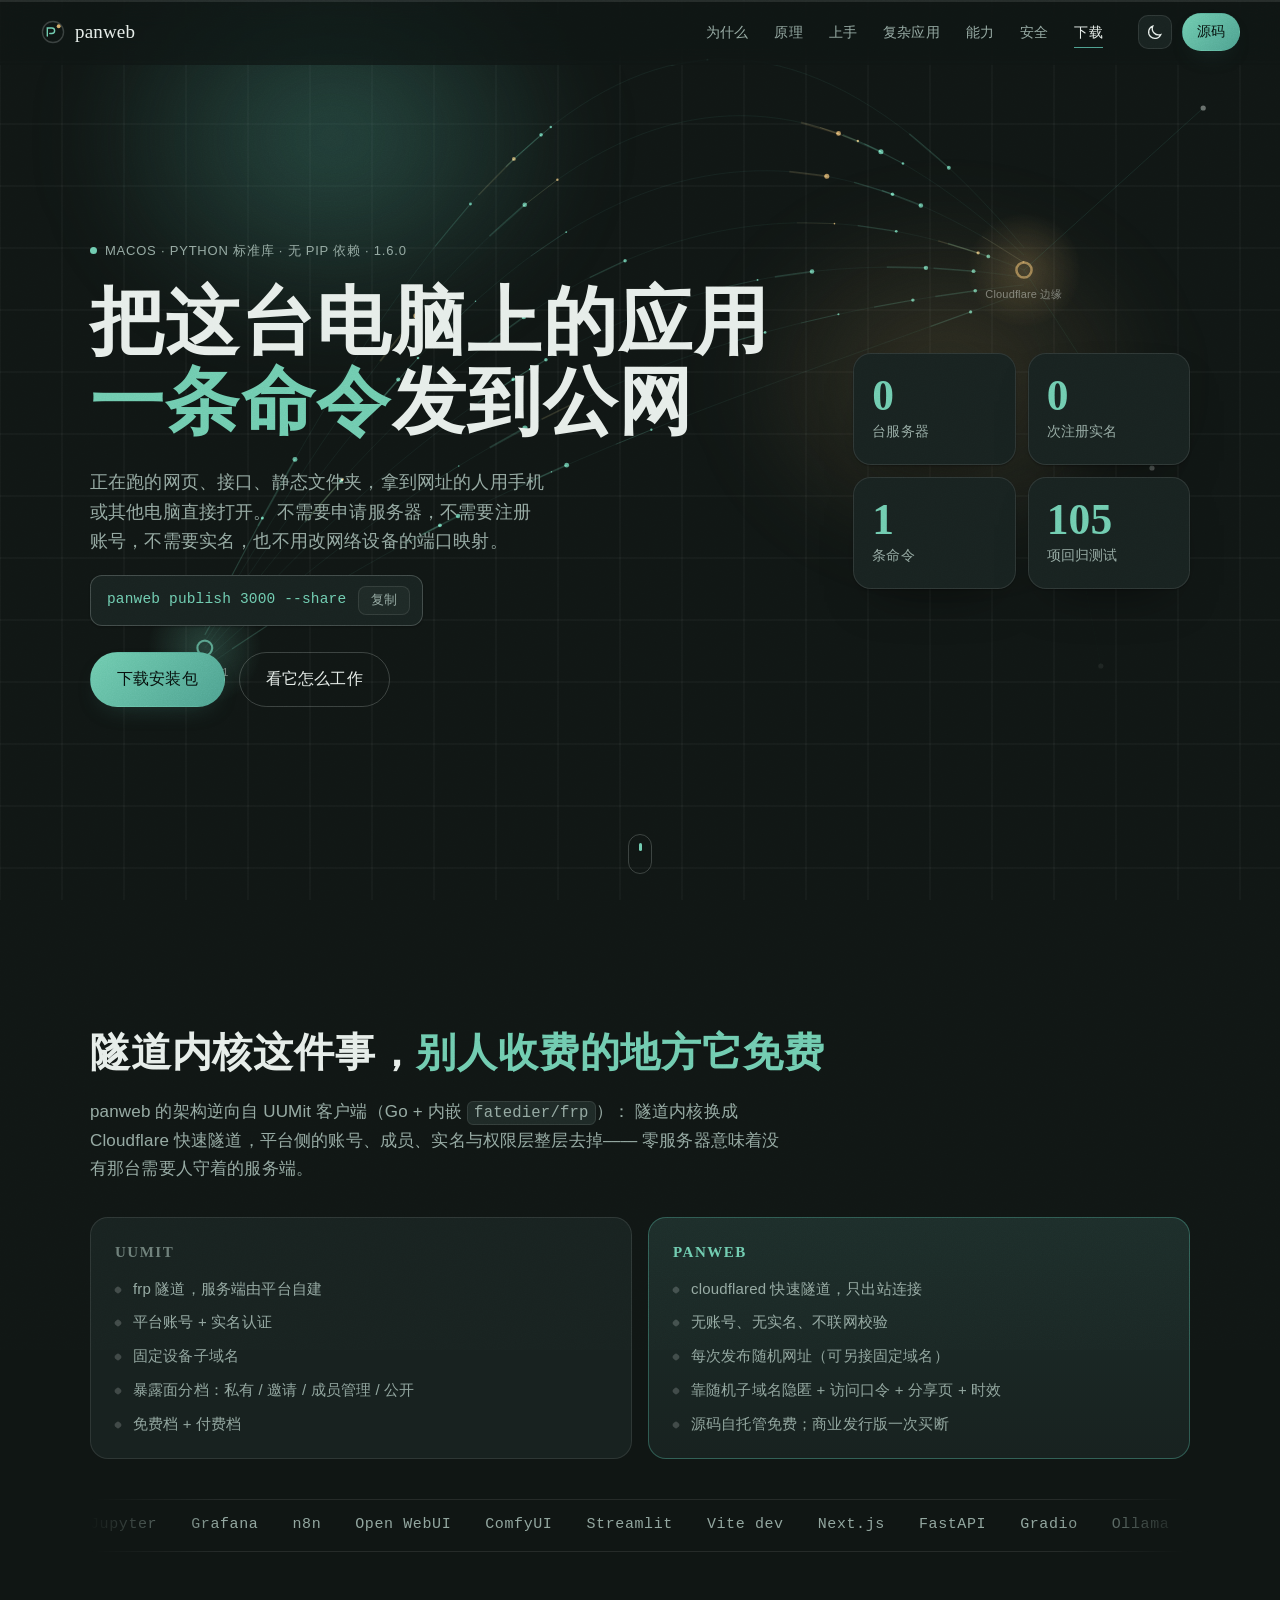
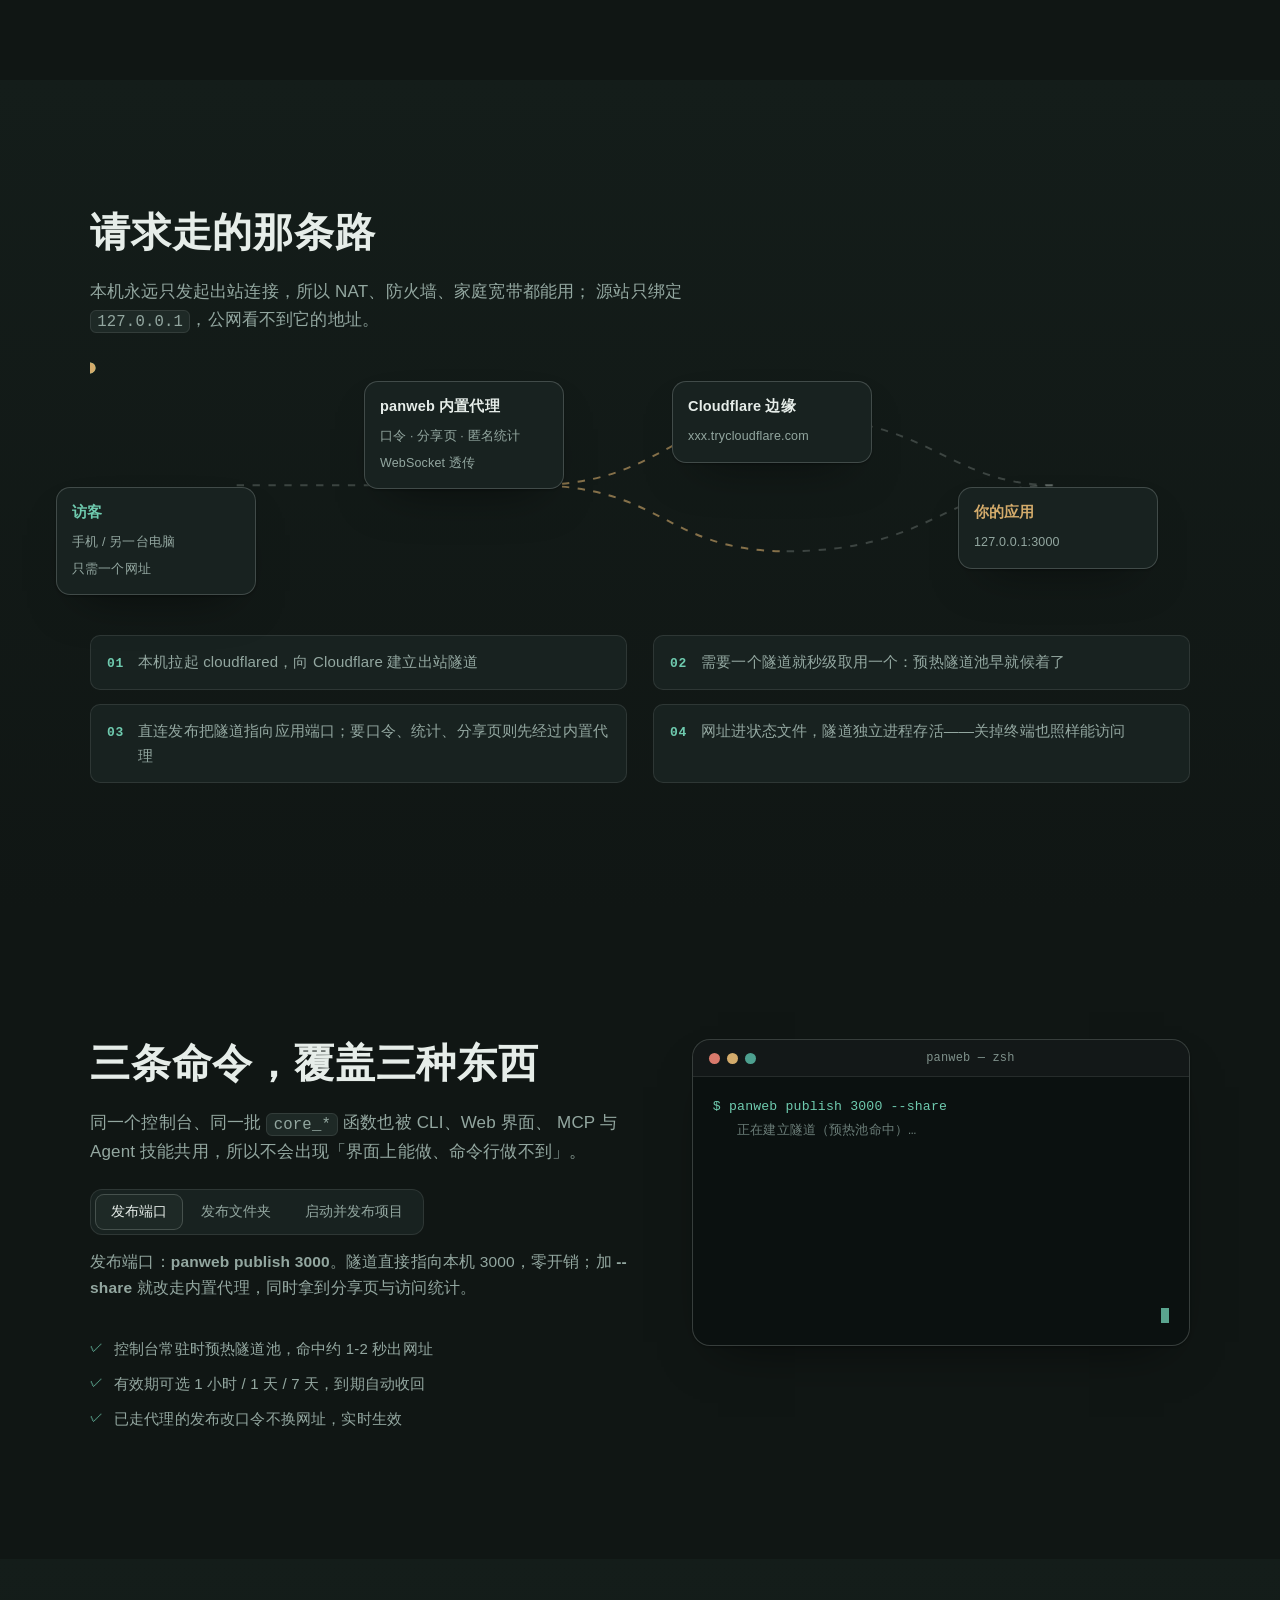
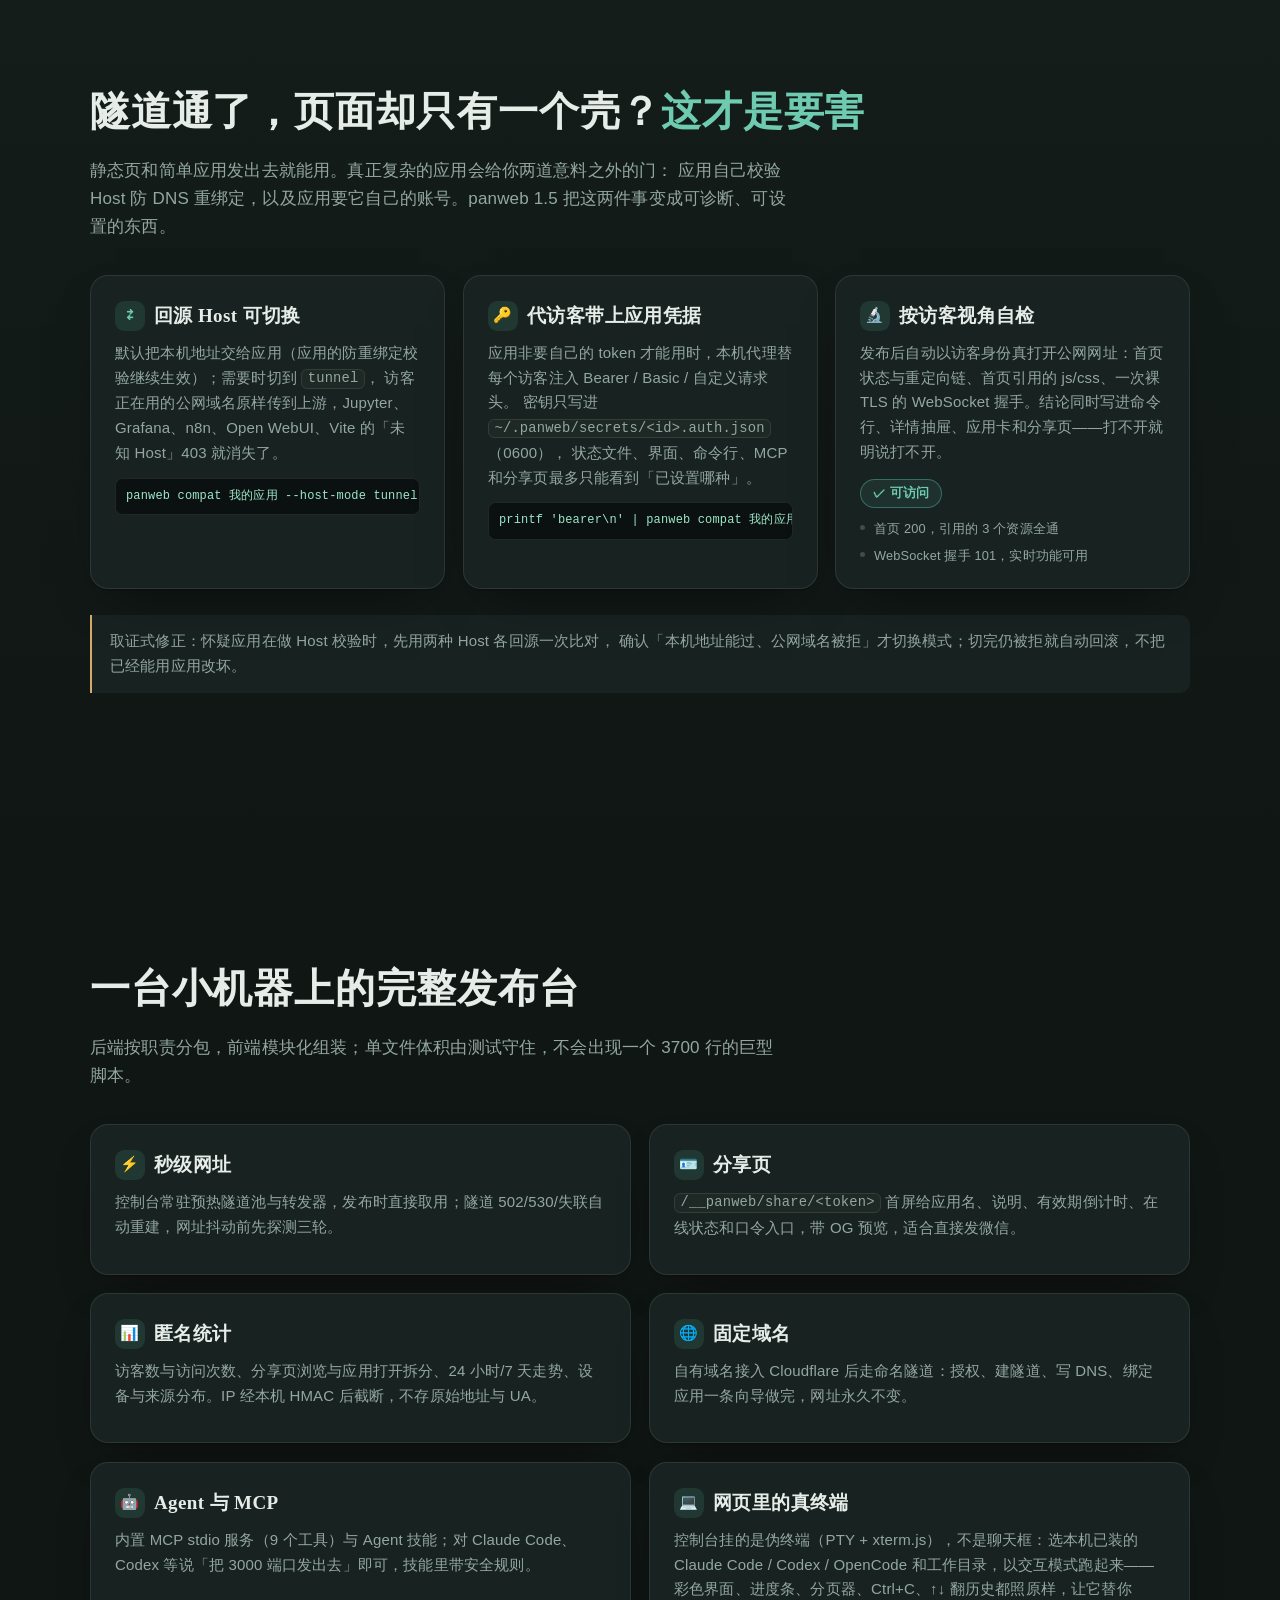
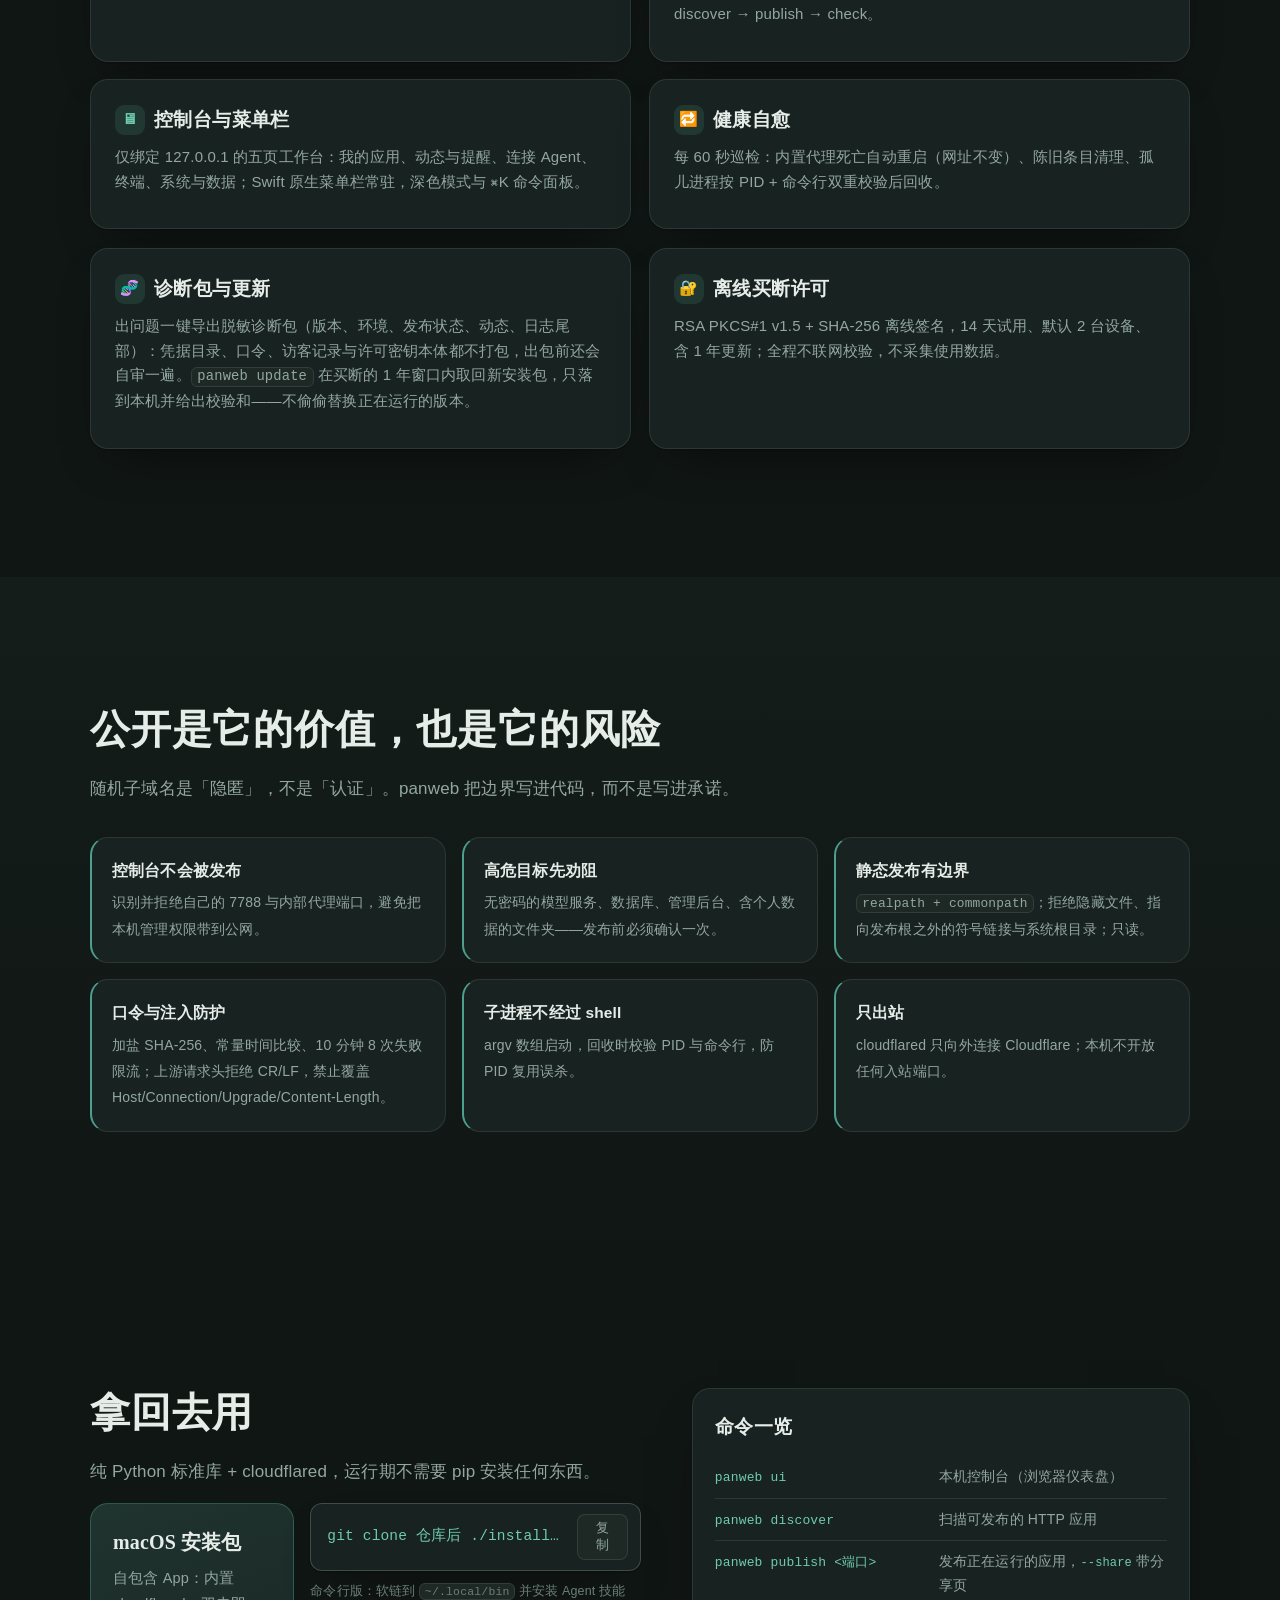
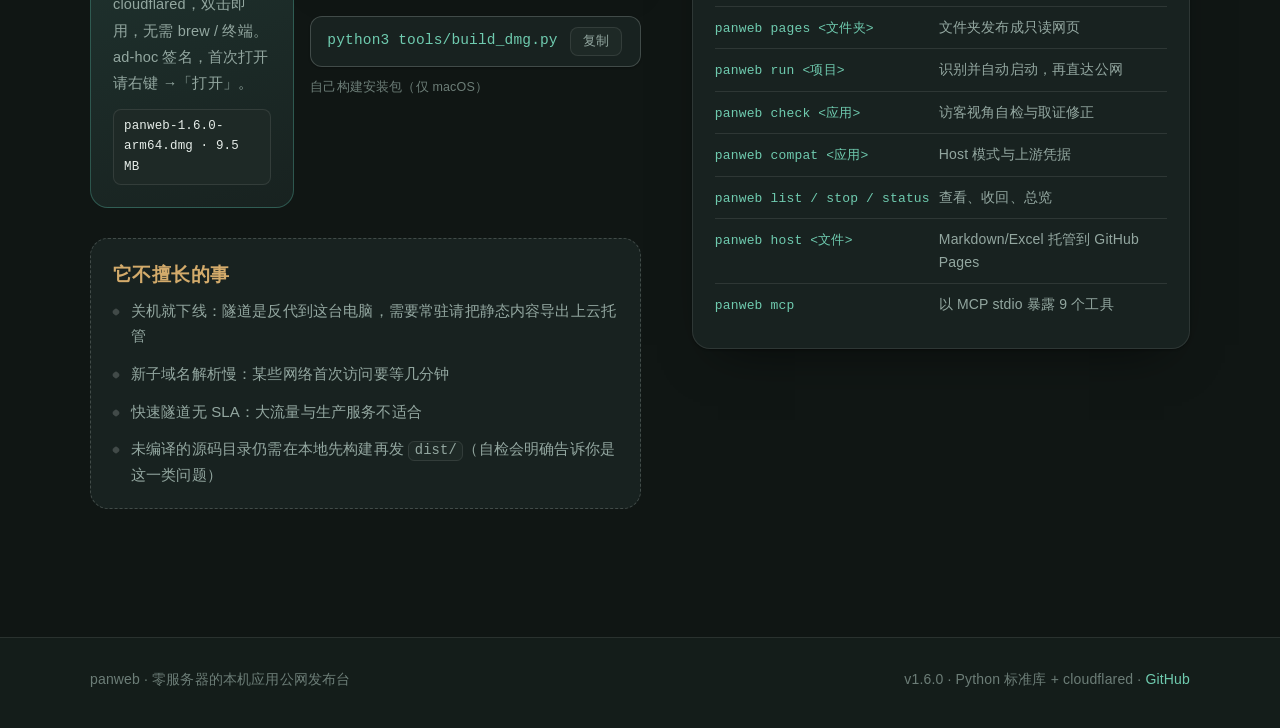
==== commit c31c126e: "feat: panweb 1.6.0 — 真终端、诊断包、更新与签名公证收进可构建提交 把此前散落在工作树的 1.6 源码、测试与 xterm 前端依赖一并纳入版本库， 避免按旧暂存区提交后缺少 te" ====
--- a/site/index.html
+++ b/site/index.html
@@ -46,7 +46,7 @@
     <div class="aurora" aria-hidden="true"></div>
     <div class="wrap hero-grid">
       <div class="hero-copy">
-        <p class="eyebrow reveal"><span class="dot"></span>macOS · Python 标准库 · 无 pip 依赖 · 1.5.0</p>
+        <p class="eyebrow reveal"><span class="dot"></span>macOS · Python 标准库 · 无 pip 依赖 · 1.6.0</p>
         <h1 class="reveal">把这台电脑上的应用<br><em>一条命令</em>发到公网</h1>
         <p class="lede reveal">正在跑的网页、接口、静态文件夹，拿到网址的人用手机或其他电脑直接打开。
           不需要申请服务器，不需要注册账号，不需要实名，也不用改网络设备的端口映射。</p>
@@ -216,8 +216,10 @@
         <article class="card reveal" data-tilt><h3><span class="ico">📊</span>匿名统计</h3><p>访客数与访问次数、分享页浏览与应用打开拆分、24 小时/7 天走势、设备与来源分布。IP 经本机 HMAC 后截断，不存原始地址与 UA。</p></article>
         <article class="card reveal" data-tilt><h3><span class="ico">🌐</span>固定域名</h3><p>自有域名接入 Cloudflare 后走命名隧道：授权、建隧道、写 DNS、绑定应用一条向导做完，网址永久不变。</p></article>
         <article class="card reveal" data-tilt><h3><span class="ico">🤖</span>Agent 与 MCP</h3><p>内置 MCP stdio 服务（9 个工具）与 Agent 技能；对 Claude Code、Codex 等说「把 3000 端口发出去」即可，技能里带安全规则。</p></article>
-        <article class="card reveal" data-tilt><h3><span class="ico">🖥</span>控制台与菜单栏</h3><p>仅绑定 127.0.0.1 的三栏工作台：应用、动态与提醒、连接 Agent、系统与数据；Swift 原生菜单栏常驻，深色模式与 ⌘K 命令面板。</p></article>
+        <article class="card reveal" data-tilt><h3><span class="ico">💻</span>网页里的真终端</h3><p>控制台挂的是伪终端（PTY + xterm.js），不是聊天框：选本机已装的 Claude Code / Codex / OpenCode 和工作目录，以交互模式跑起来——彩色界面、进度条、分页器、Ctrl+C、↑↓ 翻历史都照原样，让它替你 discover → publish → check。</p></article>
+        <article class="card reveal" data-tilt><h3><span class="ico">🖥</span>控制台与菜单栏</h3><p>仅绑定 127.0.0.1 的五页工作台：我的应用、动态与提醒、连接 Agent、终端、系统与数据；Swift 原生菜单栏常驻，深色模式与 ⌘K 命令面板。</p></article>
         <article class="card reveal" data-tilt><h3><span class="ico">🔁</span>健康自愈</h3><p>每 60 秒巡检：内置代理死亡自动重启（网址不变）、陈旧条目清理、孤儿进程按 PID + 命令行双重校验后回收。</p></article>
+        <article class="card reveal" data-tilt><h3><span class="ico">🧬</span>诊断包与更新</h3><p>出问题一键导出脱敏诊断包（版本、环境、发布状态、动态、日志尾部）：凭据目录、口令、访客记录与许可密钥本体都不打包，出包前还会自审一遍。<code>panweb update</code> 在买断的 1 年窗口内取回新安装包，只落到本机并给出校验和——不偷偷替换正在运行的版本。</p></article>
         <article class="card reveal" data-tilt><h3><span class="ico">🔐</span>离线买断许可</h3><p>RSA PKCS#1 v1.5 + SHA-256 离线签名，14 天试用、默认 2 台设备、含 1 年更新；全程不联网校验，不采集使用数据。</p></article>
       </div>
     </div>
@@ -247,7 +249,7 @@
           <div class="get-main">
             <b>macOS 安装包</b>
             <span>自包含 App：内置 cloudflared，双击即用，无需 brew / 终端。ad-hoc 签名，首次打开请右键 →「打开」。</span>
-            <code class="mini">panweb-1.5.0-arm64.dmg · 9.5 MB</code>
+            <code class="mini">panweb-1.6.0-arm64.dmg · 9.5 MB</code>
           </div>
           <div class="get-side">
             <div class="cmd"><code>git clone 仓库后 ./install.sh</code><button class="copy" data-copy="./install.sh">复制</button></div>
@@ -286,7 +288,7 @@
 <footer>
   <div class="wrap foot">
     <span>panweb · 零服务器的本机应用公网发布台</span>
-    <span>v1.5.0 · Python 标准库 + cloudflared · <a href="https://github.com/pyf2818/panweb" rel="noopener">GitHub</a></span>
+    <span>v1.6.0 · Python 标准库 + cloudflared · <a href="https://github.com/pyf2818/panweb" rel="noopener">GitHub</a></span>
   </div>
 </footer>
 
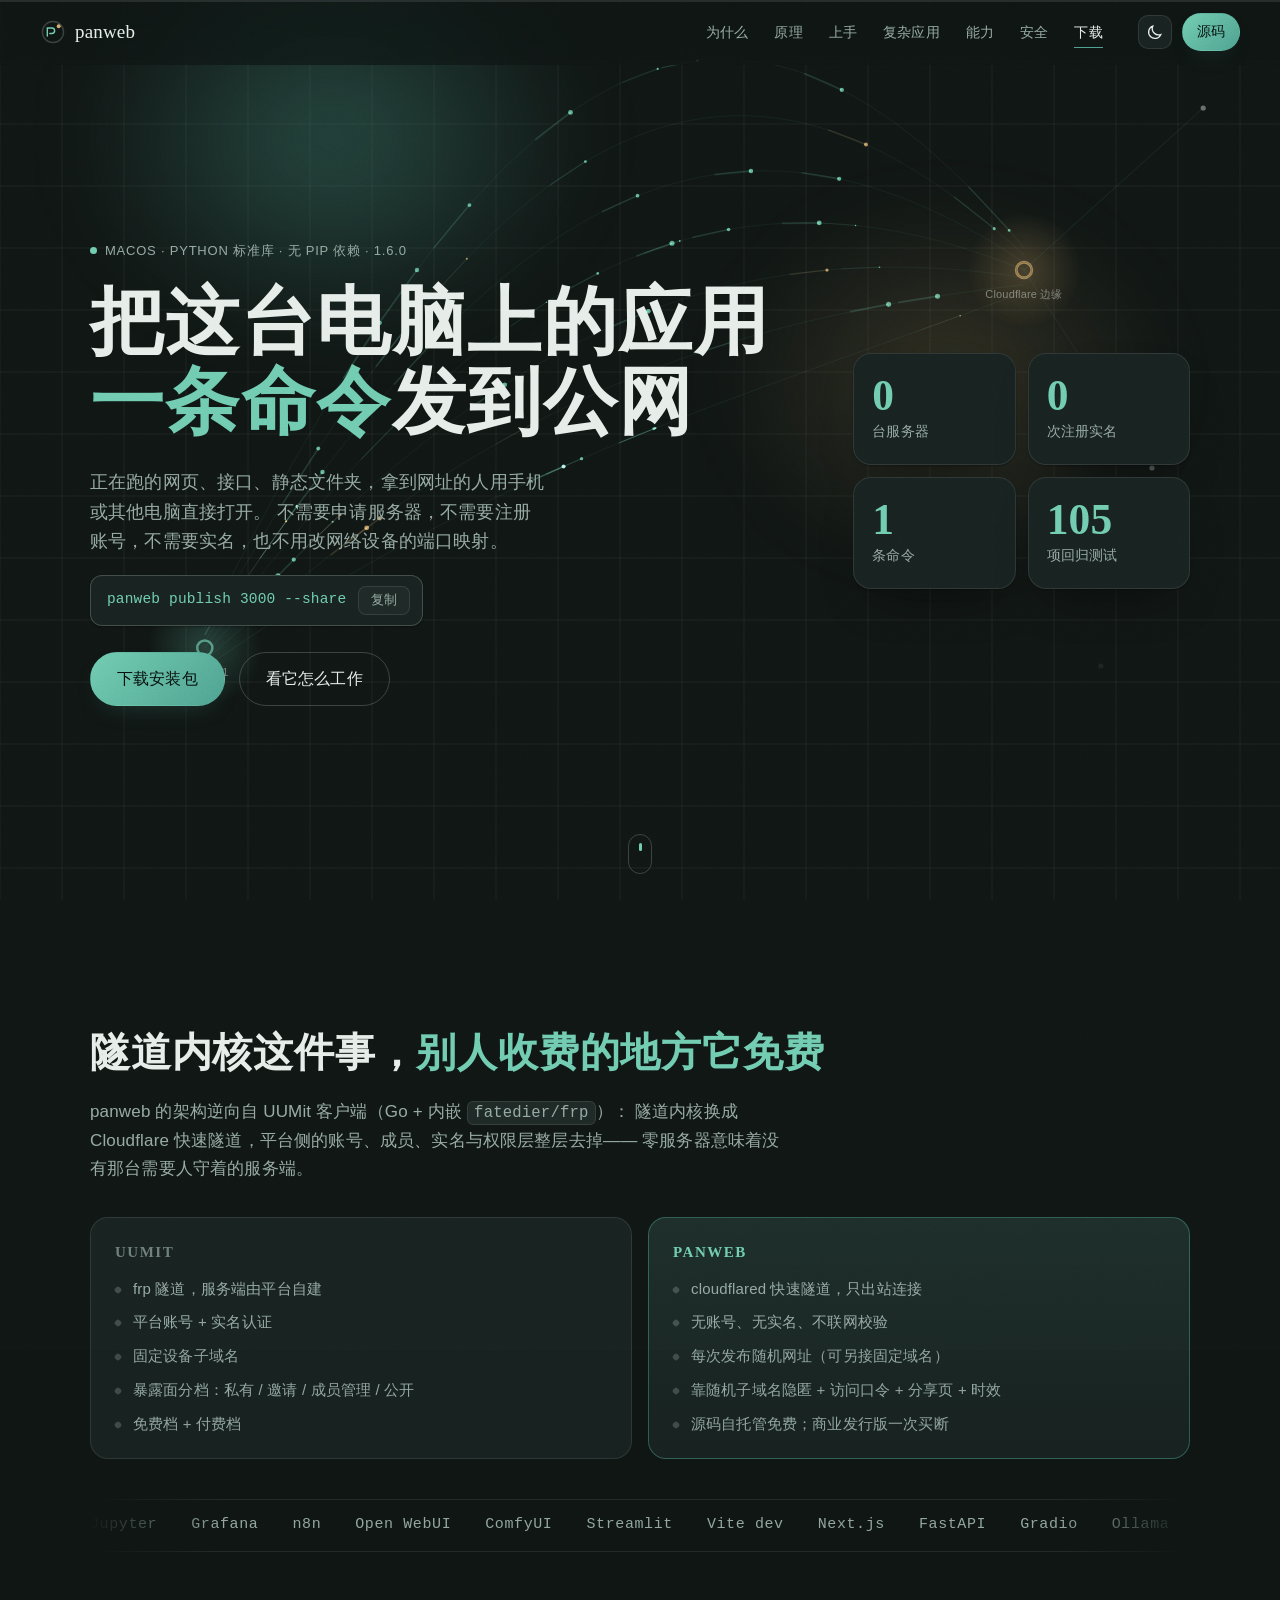
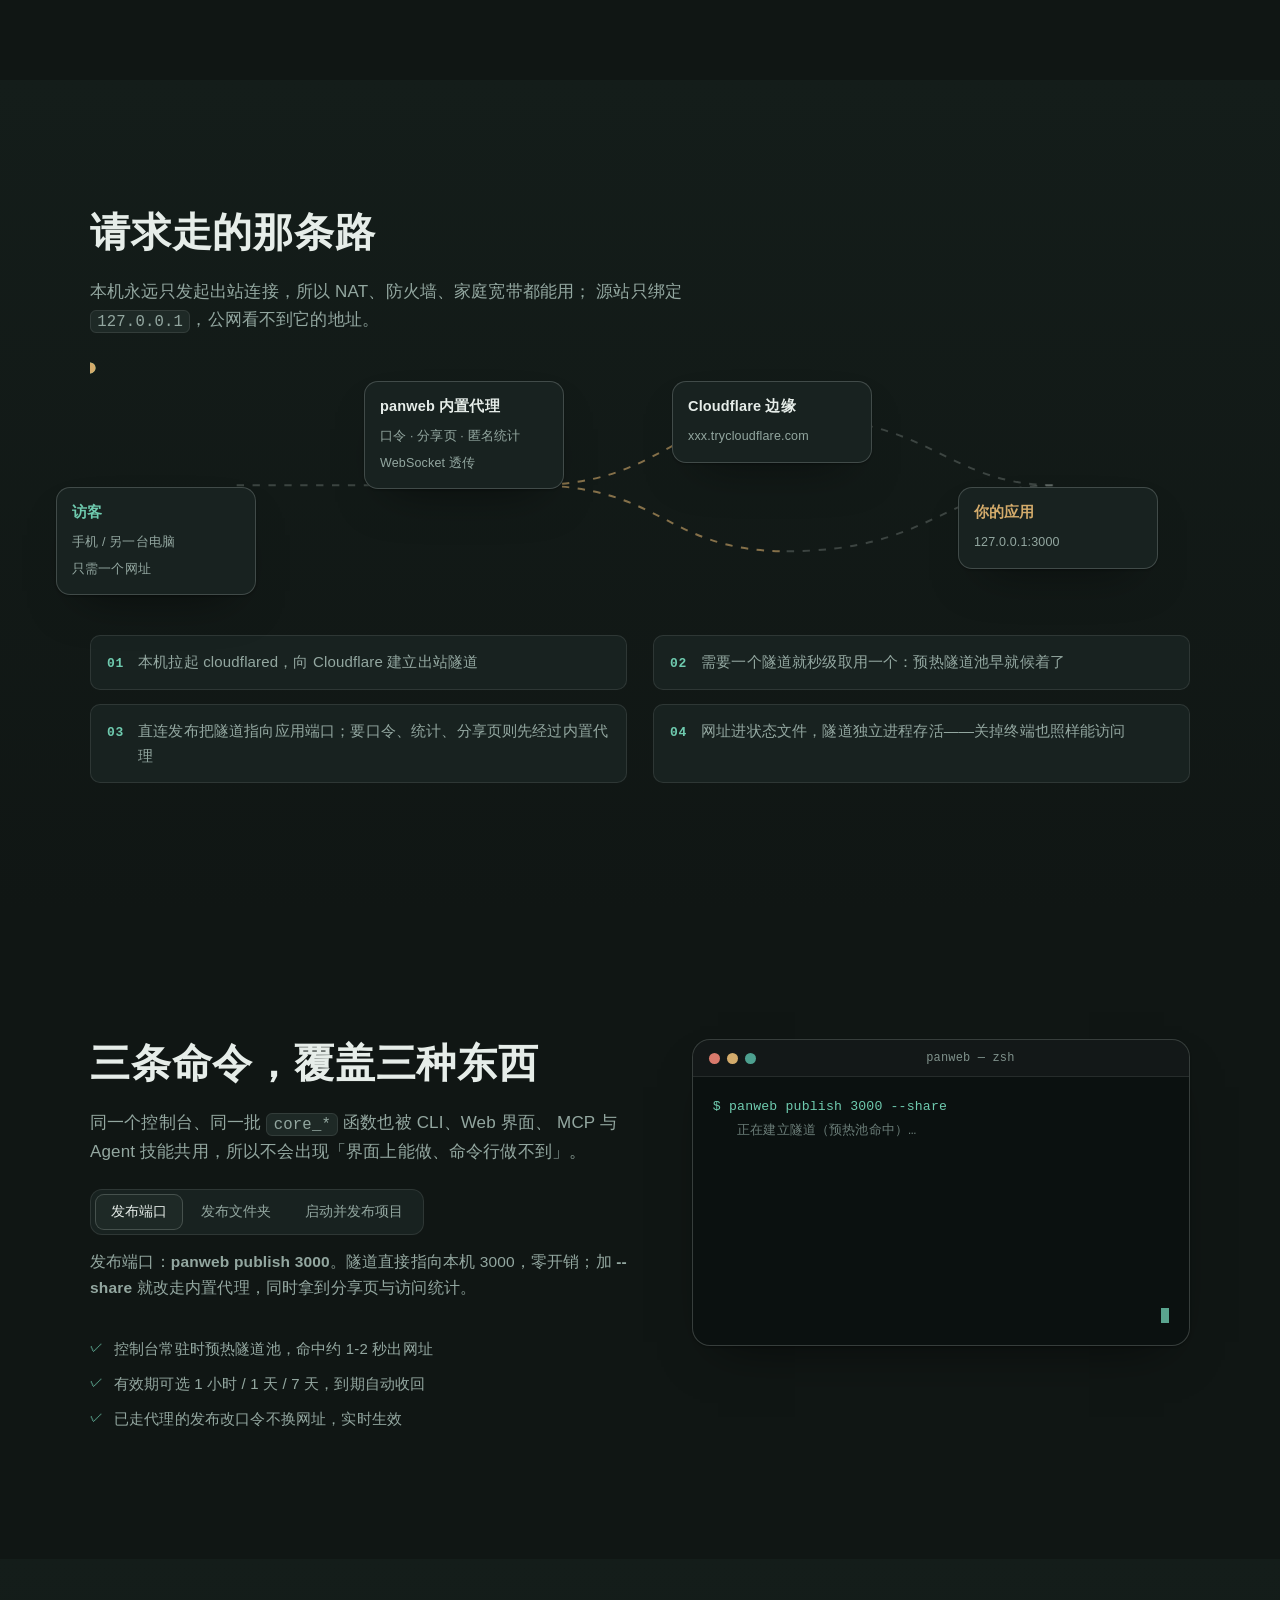
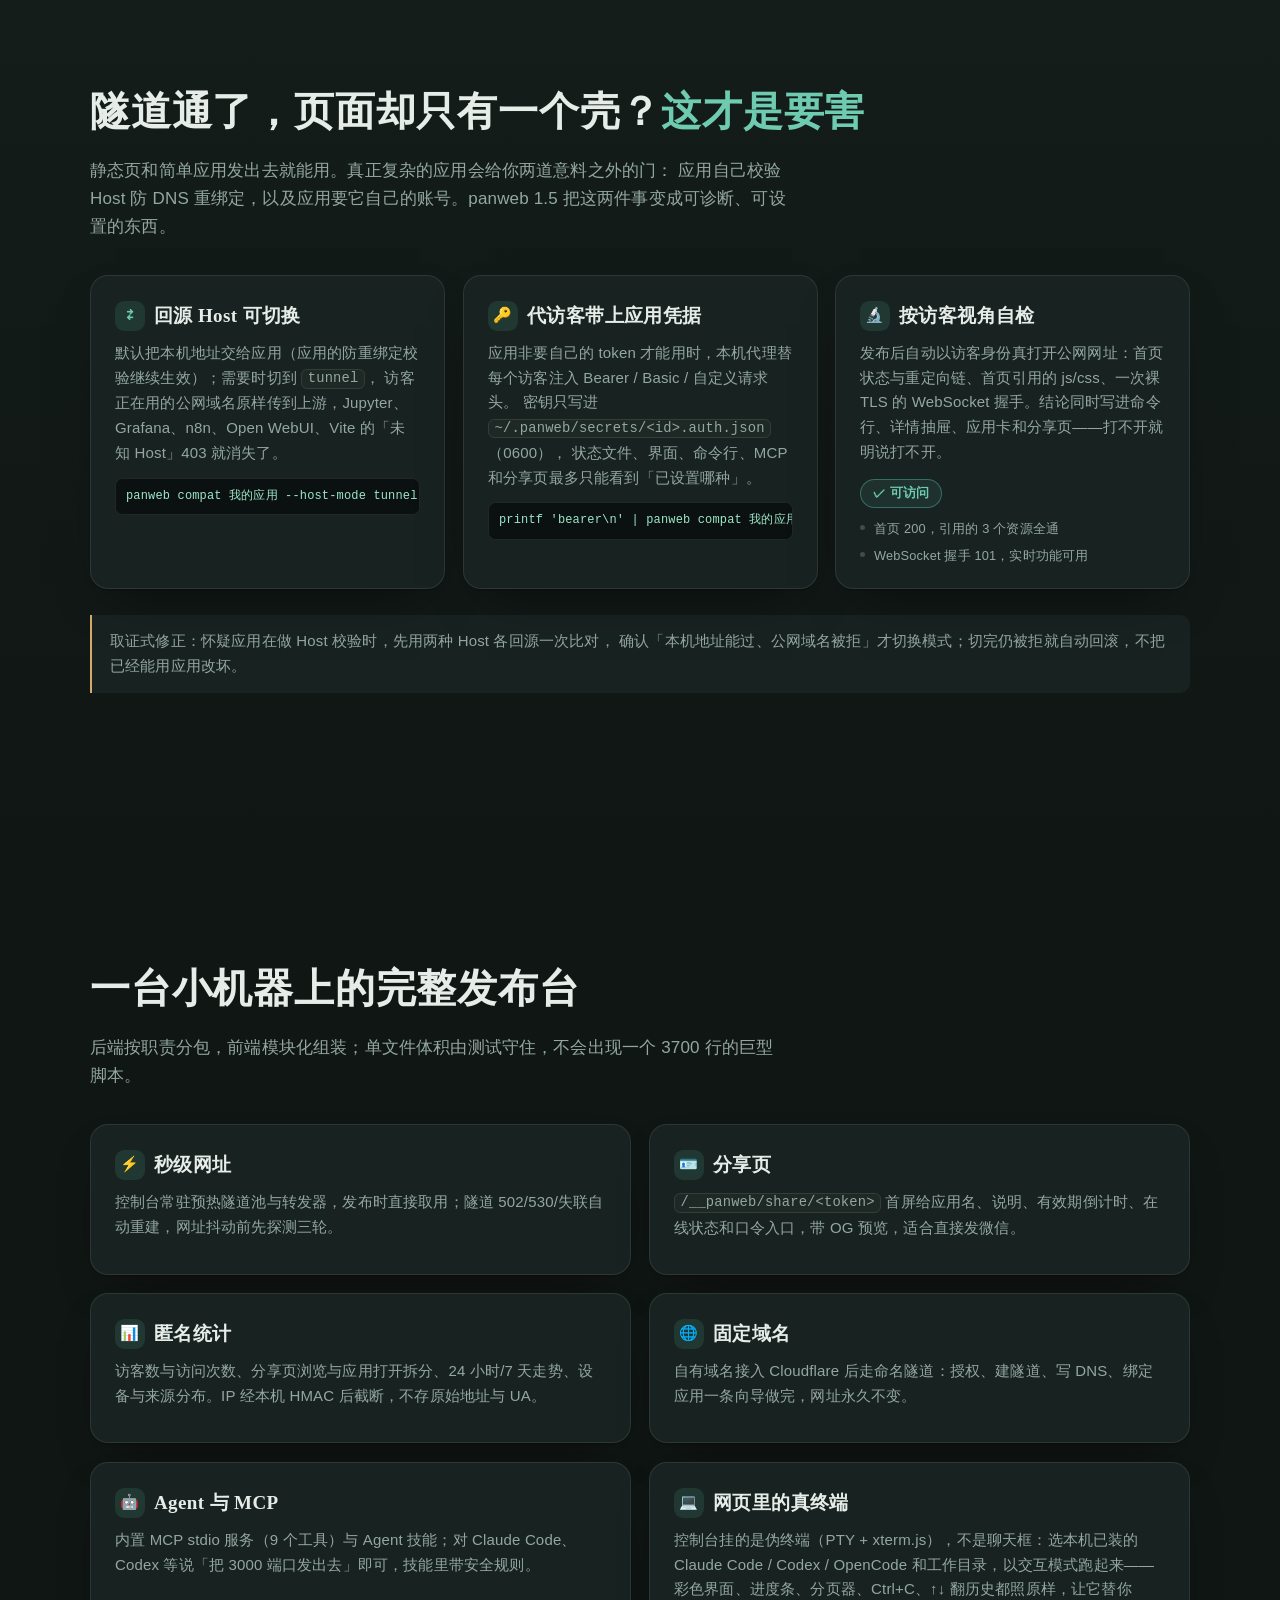
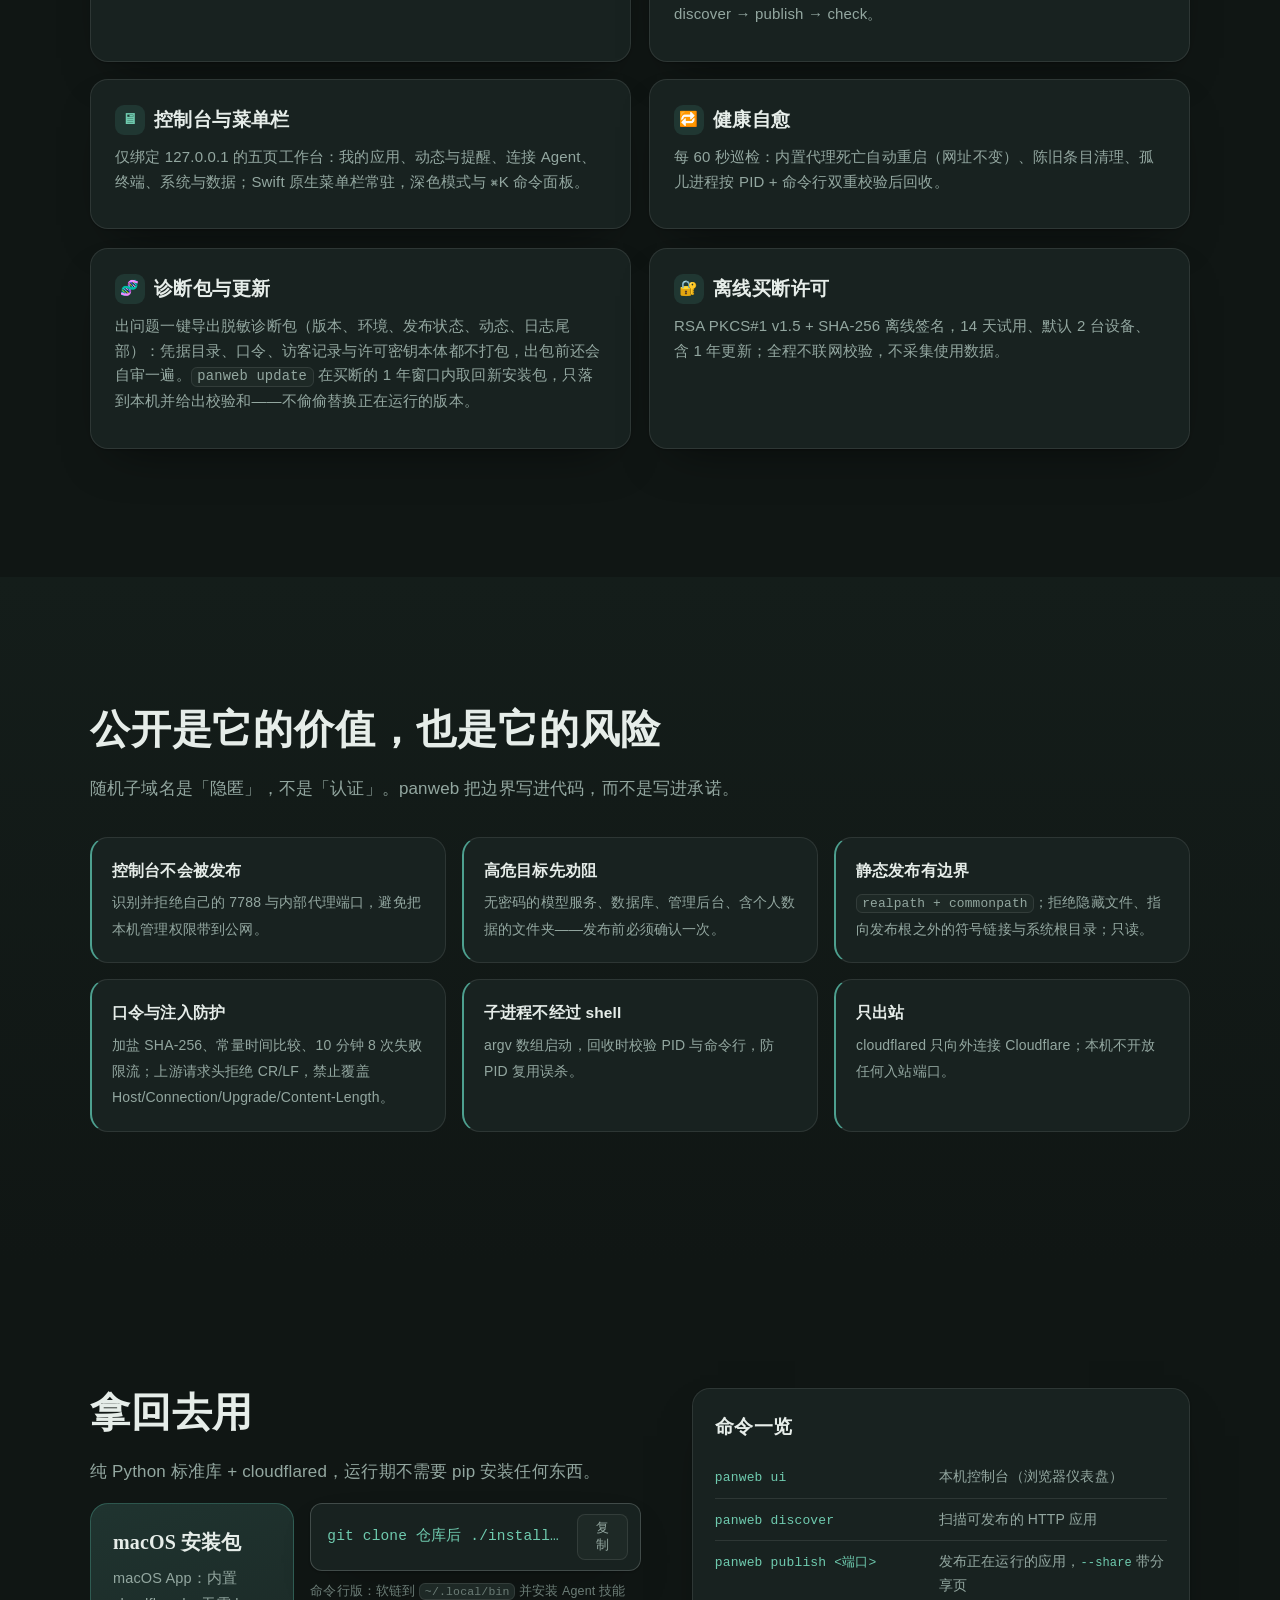
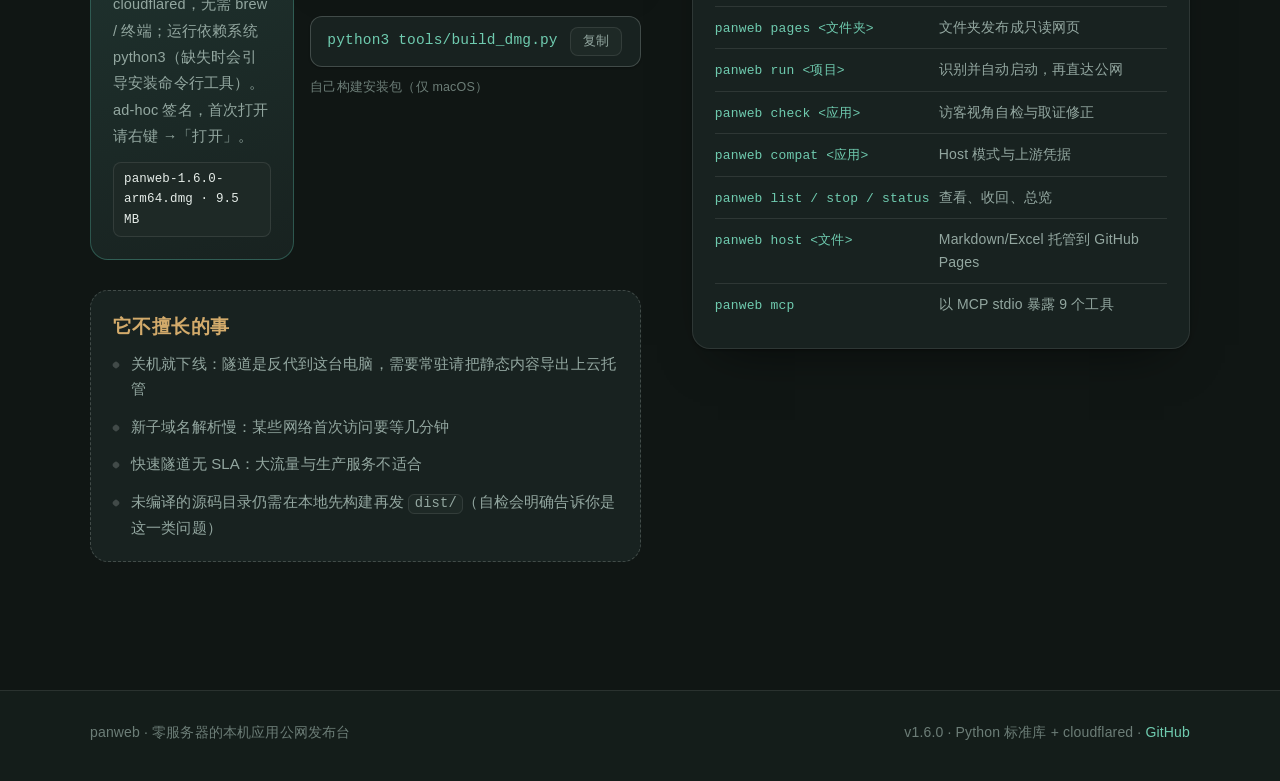
==== commit 9267fc35: "docs: 修正“自包含 App”表述，明确仍依赖系统 python3 App 只内置 cloudflared，未内置 Python；原来说“无需 python 环境配置” 会让没有 Command " ====
--- a/site/index.html
+++ b/site/index.html
@@ -248,7 +248,7 @@
         <div class="get-row reveal">
           <div class="get-main">
             <b>macOS 安装包</b>
-            <span>自包含 App：内置 cloudflared，双击即用，无需 brew / 终端。ad-hoc 签名，首次打开请右键 →「打开」。</span>
+            <span>macOS App：内置 cloudflared，无需 brew / 终端；运行依赖系统 python3（缺失时会引导安装命令行工具）。ad-hoc 签名，首次打开请右键 →「打开」。</span>
             <code class="mini">panweb-1.6.0-arm64.dmg · 9.5 MB</code>
           </div>
           <div class="get-side">
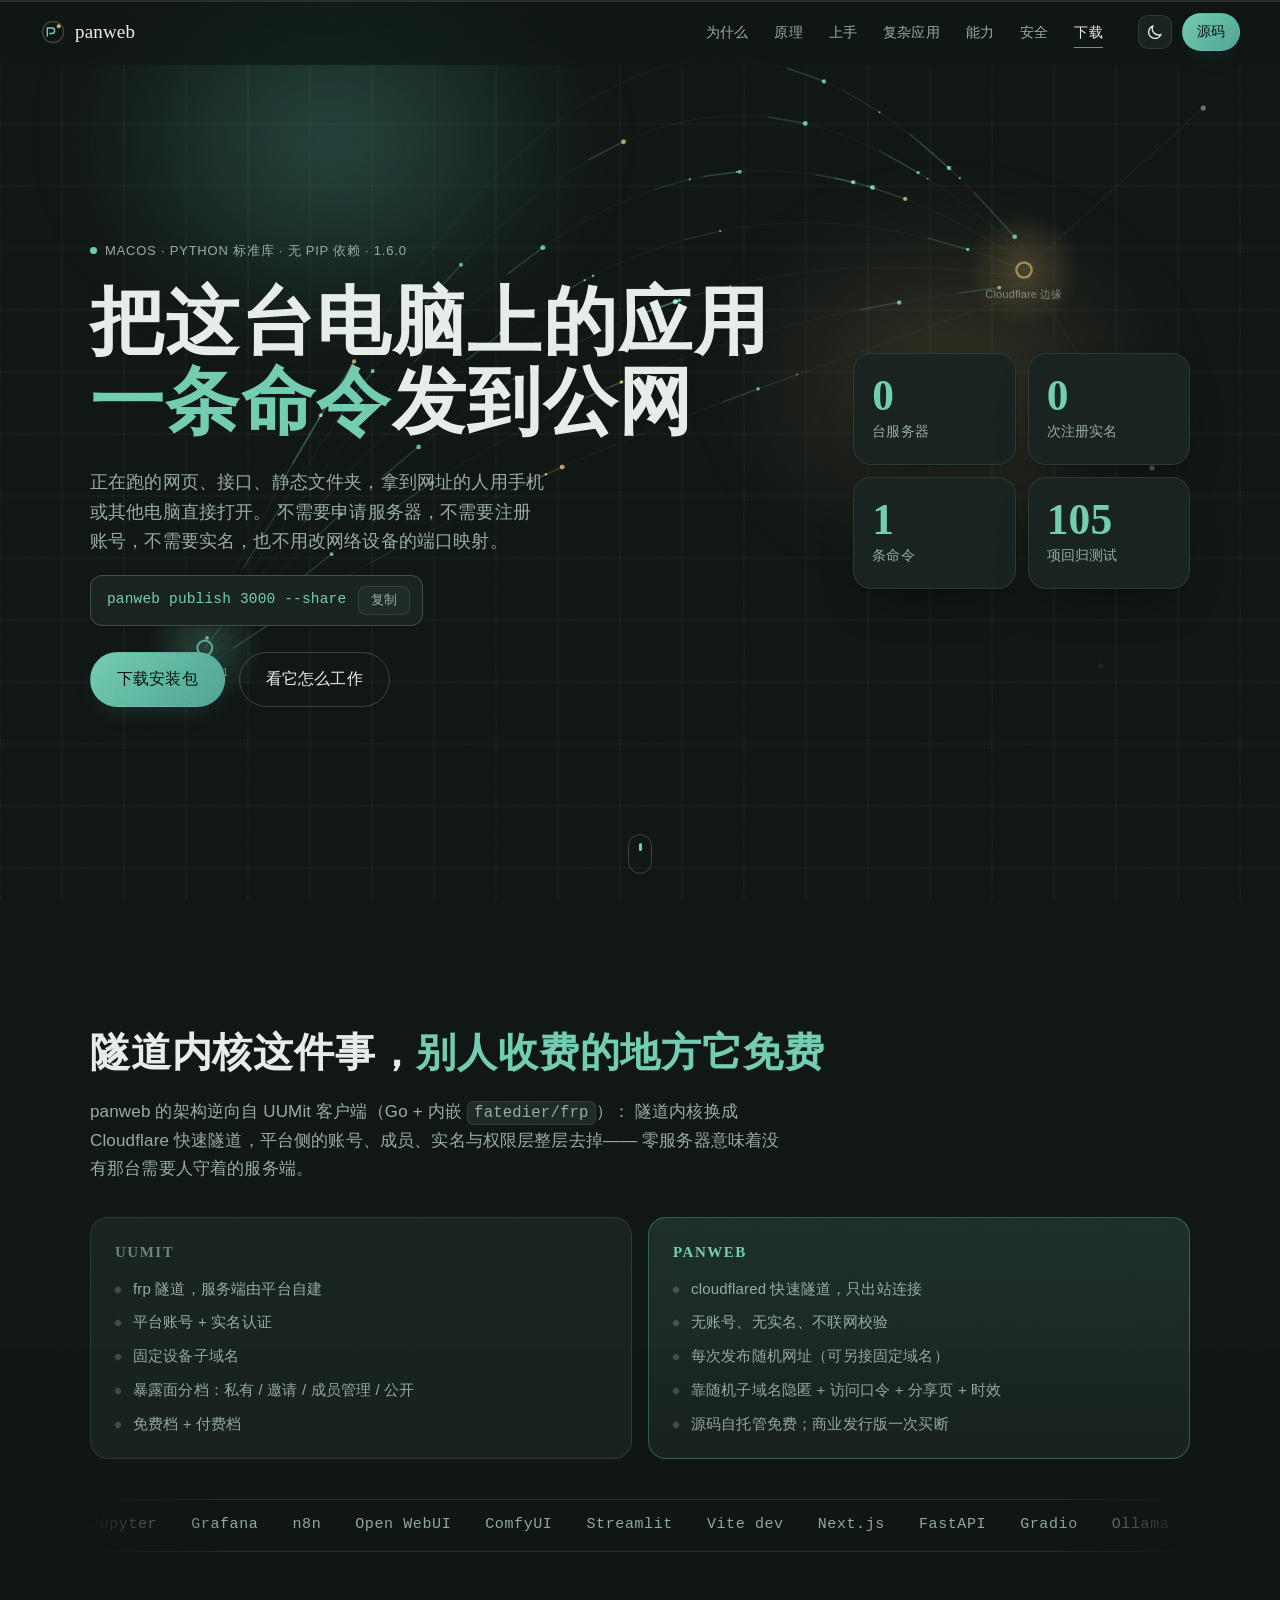
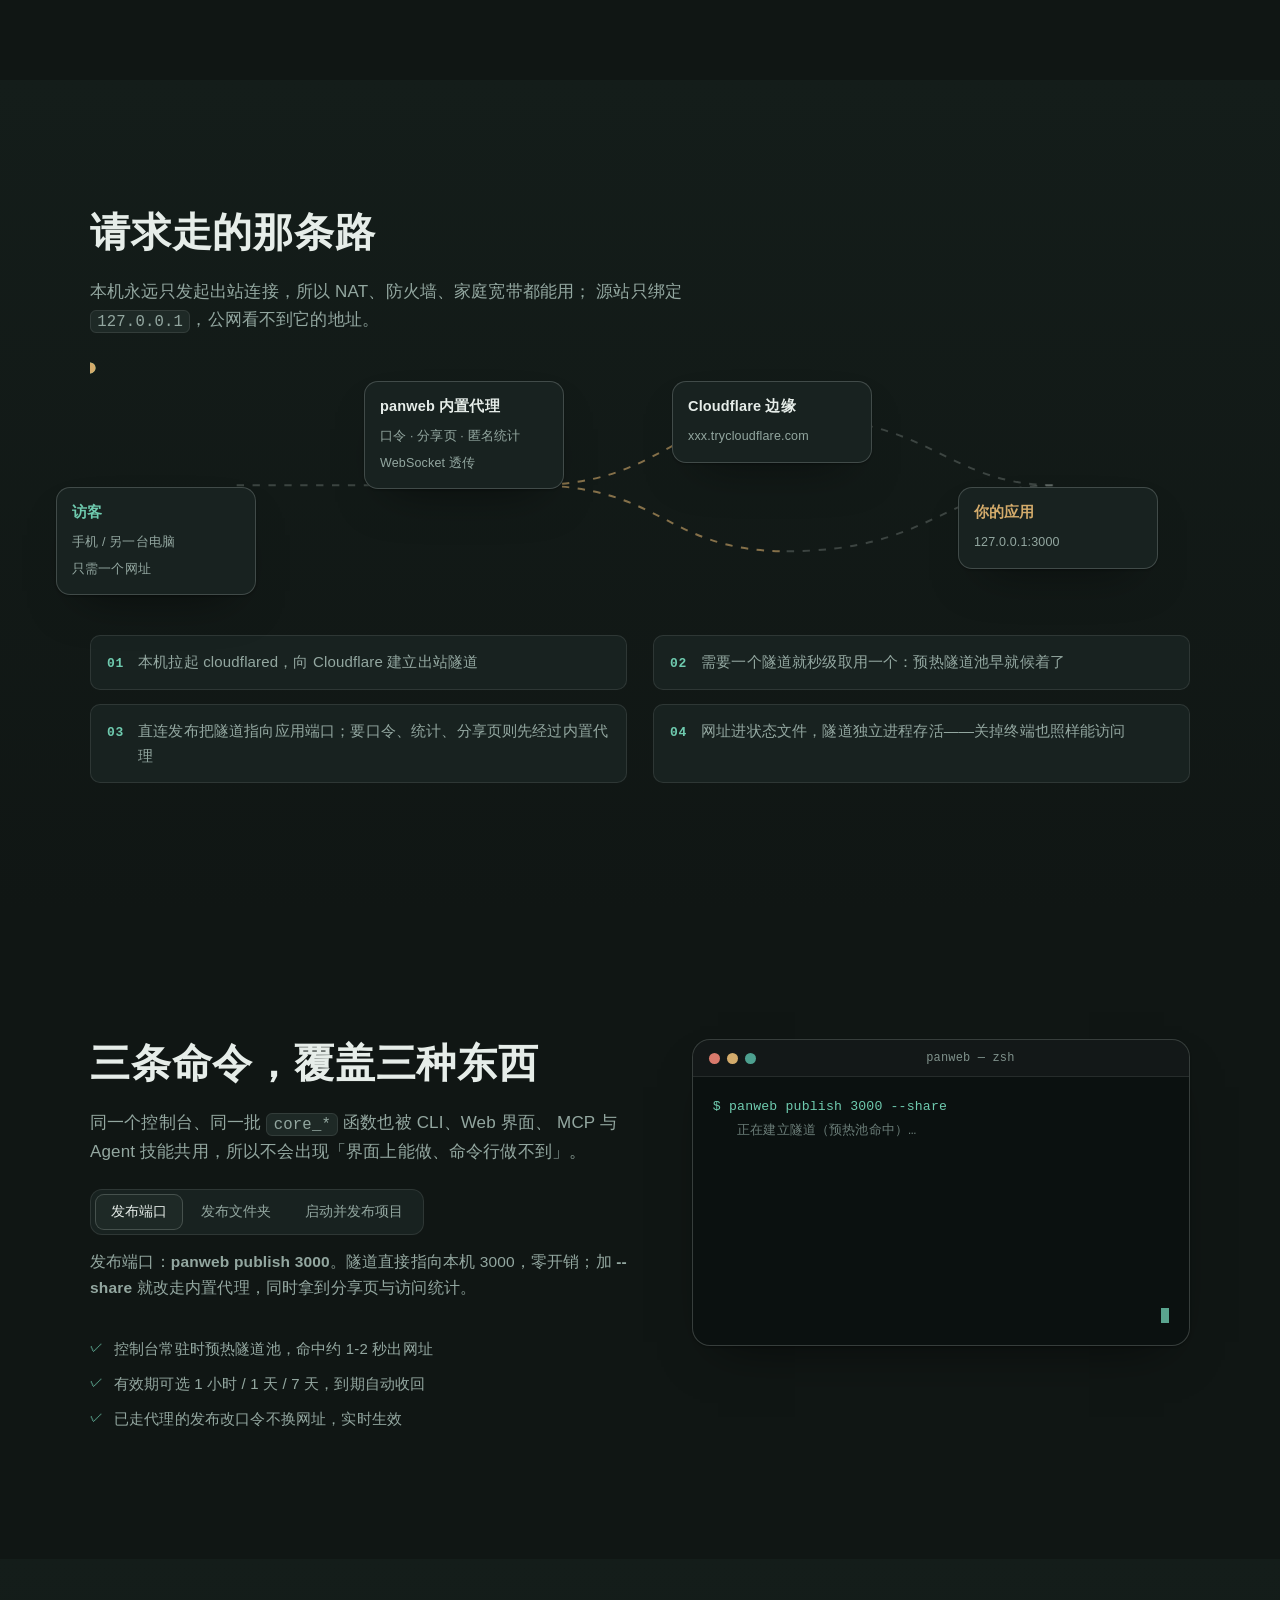
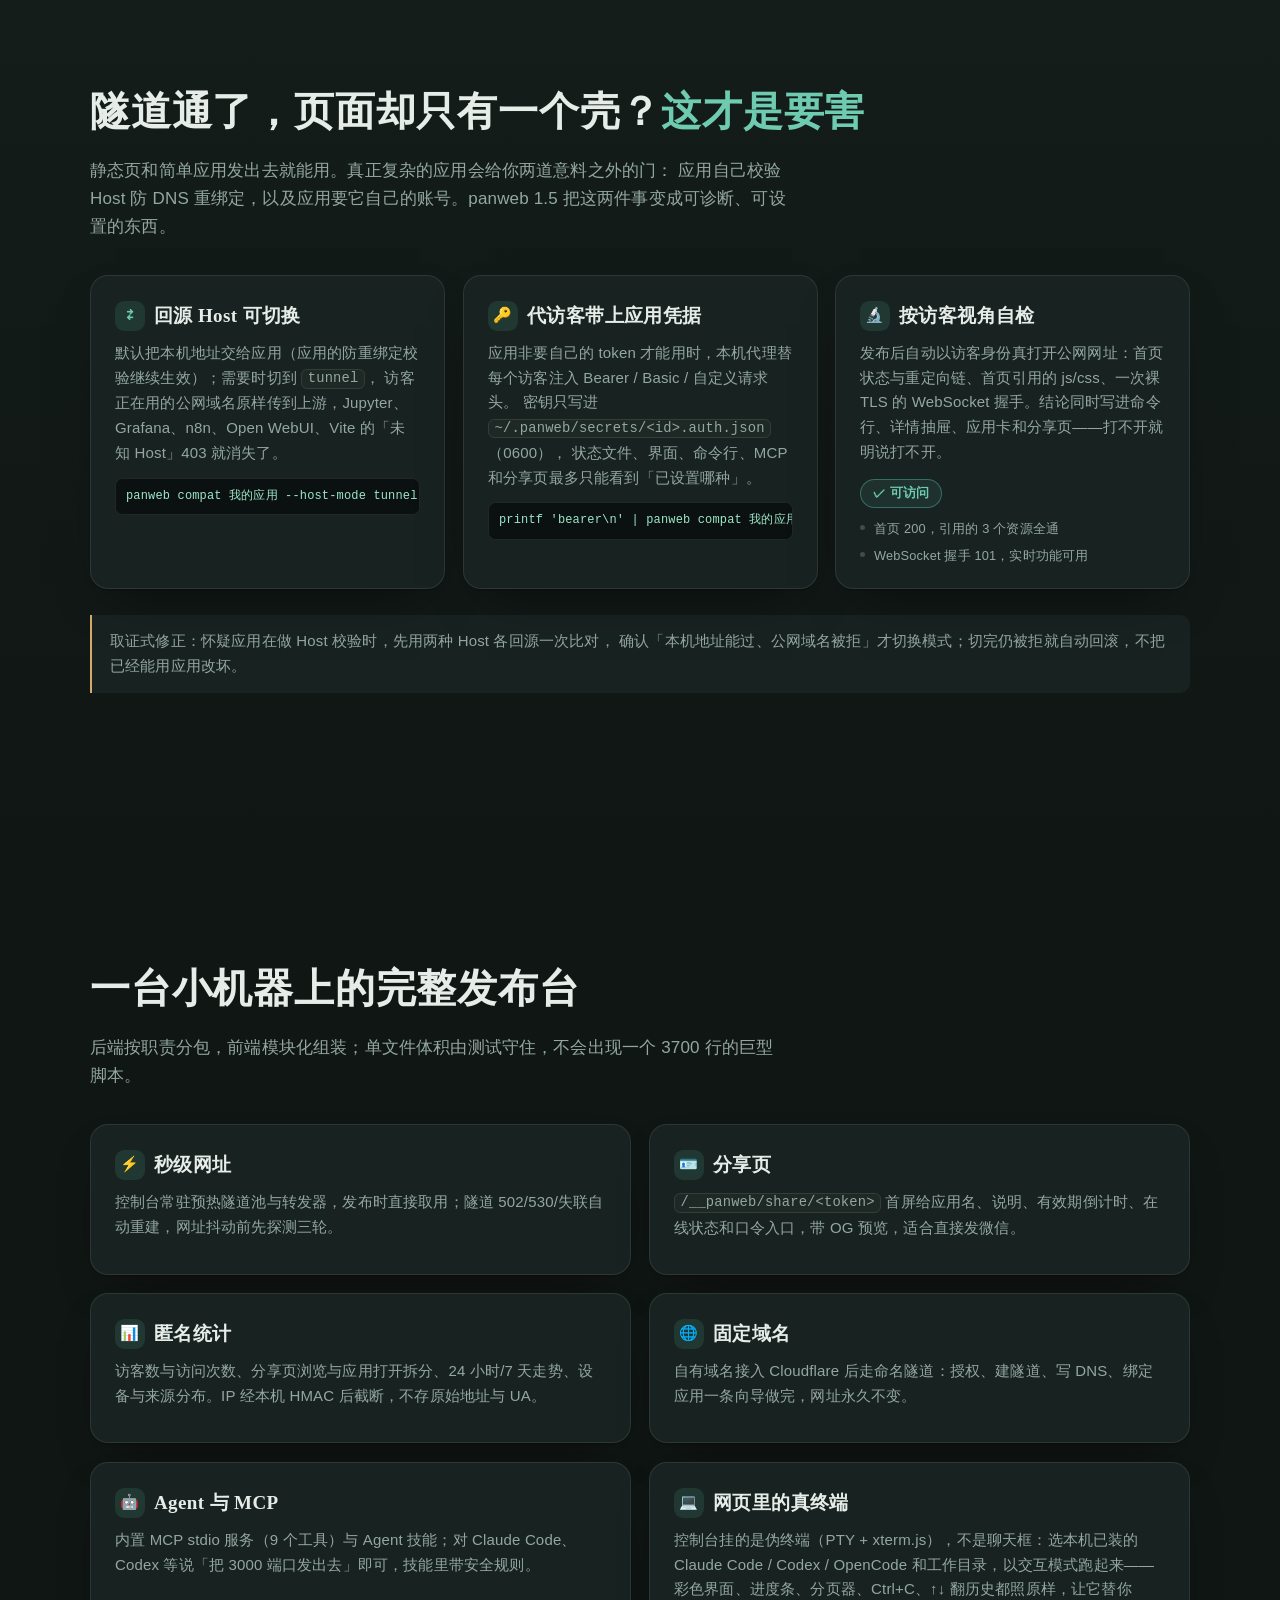
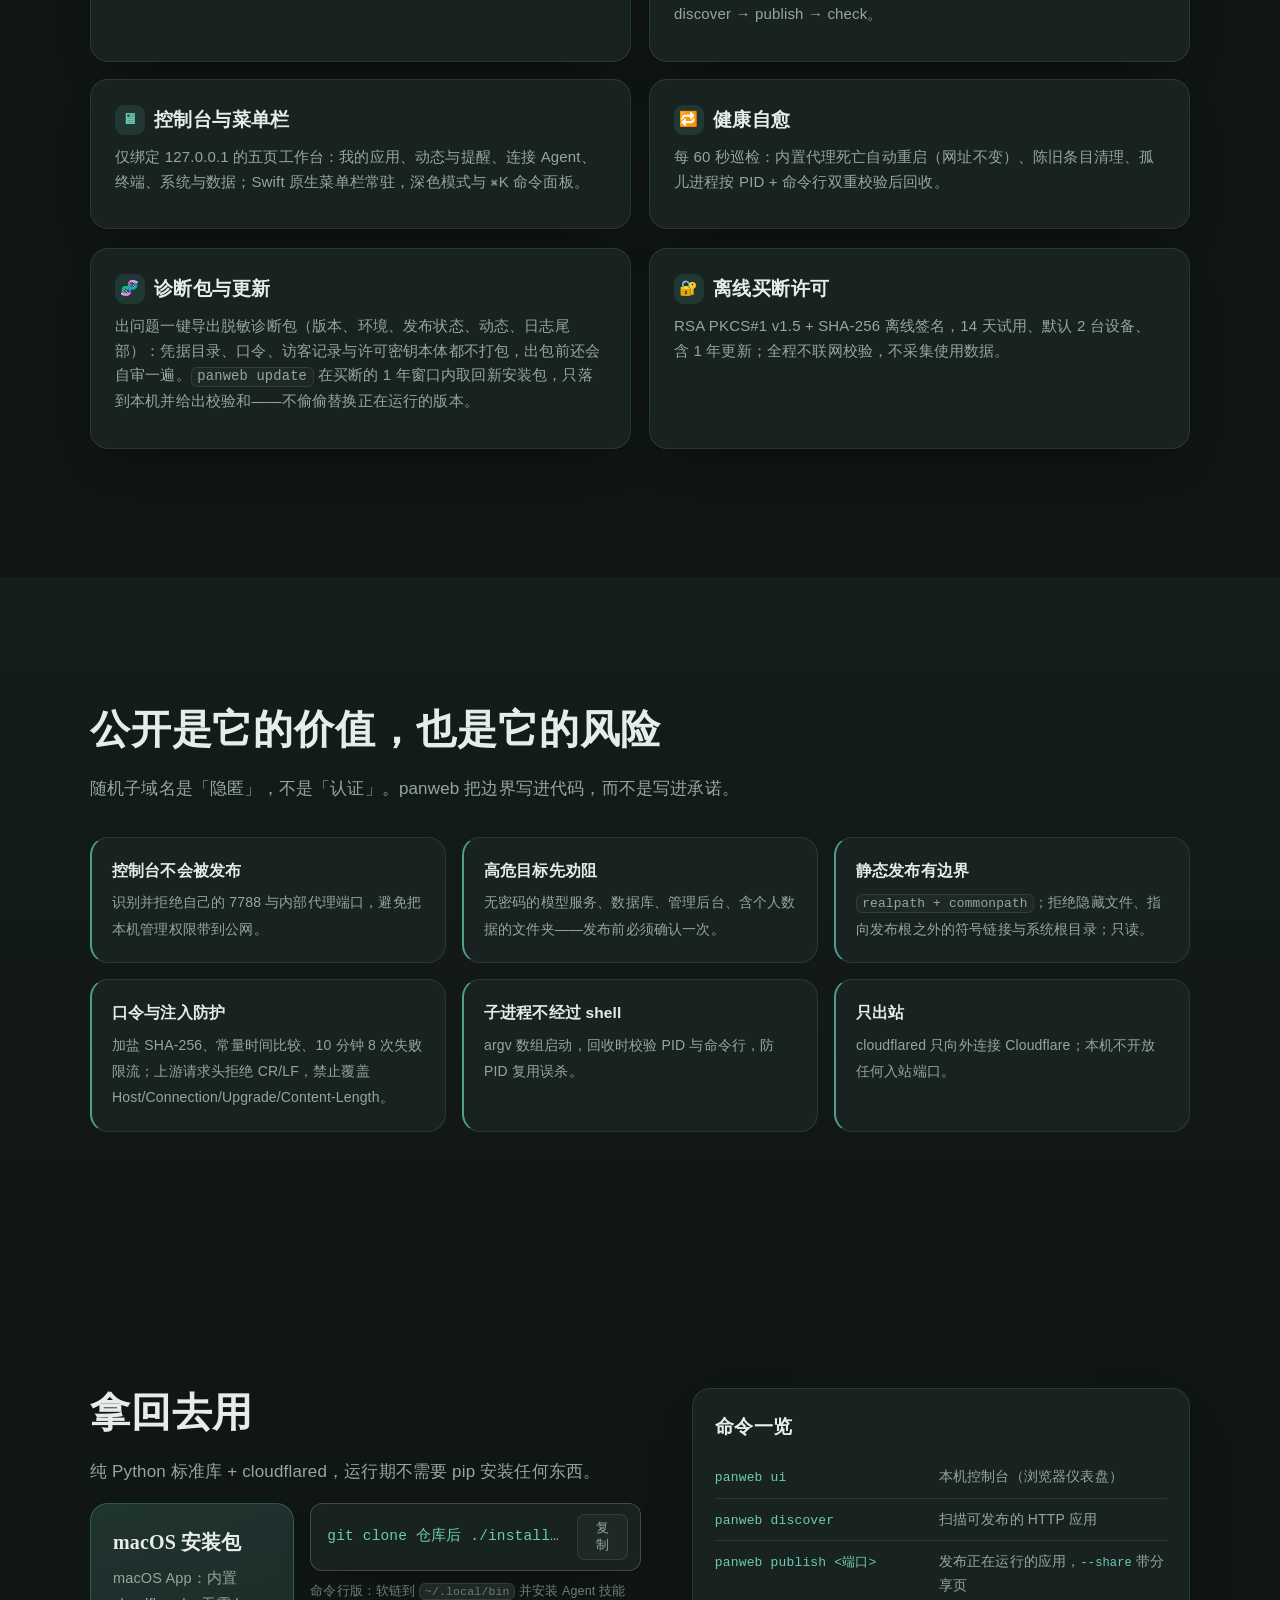
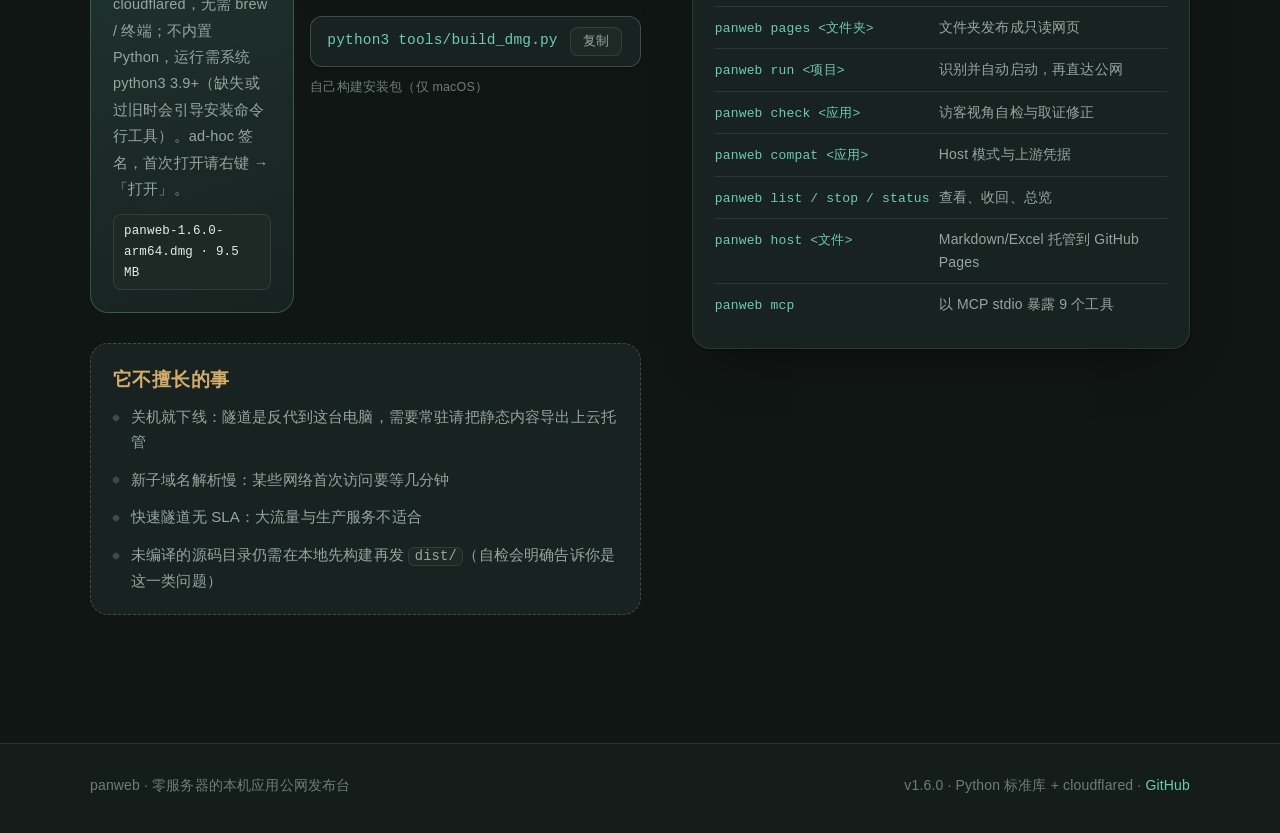
==== commit 497f4b37: "fix: 纠正 App 自包含表述并校验 Python 3.9+ App 内置 cloudflared/UI/技能但不含解释器，旧文案把它说成“自包含”、 把 cloudflared 称作“唯一外部依" ====
--- a/site/index.html
+++ b/site/index.html
@@ -248,7 +248,7 @@
         <div class="get-row reveal">
           <div class="get-main">
             <b>macOS 安装包</b>
-            <span>macOS App：内置 cloudflared，无需 brew / 终端；运行依赖系统 python3（缺失时会引导安装命令行工具）。ad-hoc 签名，首次打开请右键 →「打开」。</span>
+            <span>macOS App：内置 cloudflared，无需 brew / 终端；不内置 Python，运行需系统 python3 3.9+（缺失或过旧时会引导安装命令行工具）。ad-hoc 签名，首次打开请右键 →「打开」。</span>
             <code class="mini">panweb-1.6.0-arm64.dmg · 9.5 MB</code>
           </div>
           <div class="get-side">
